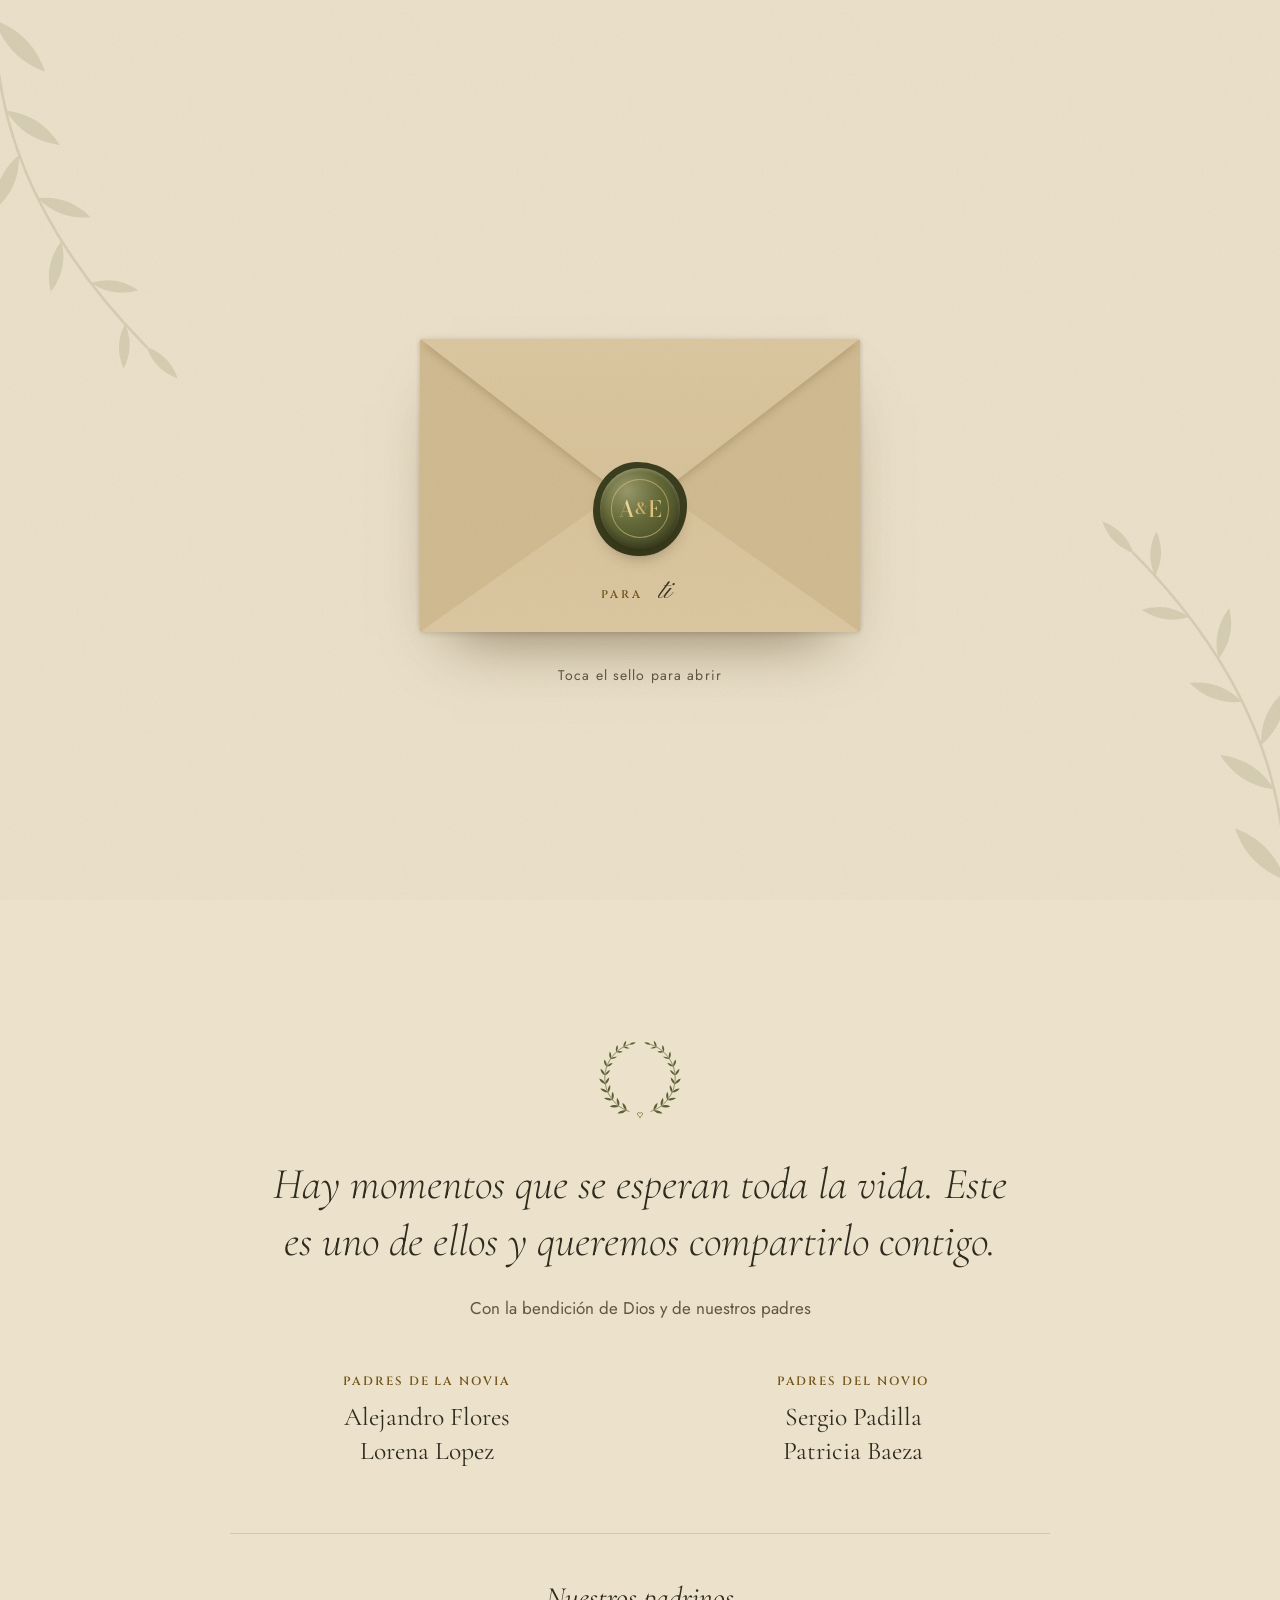
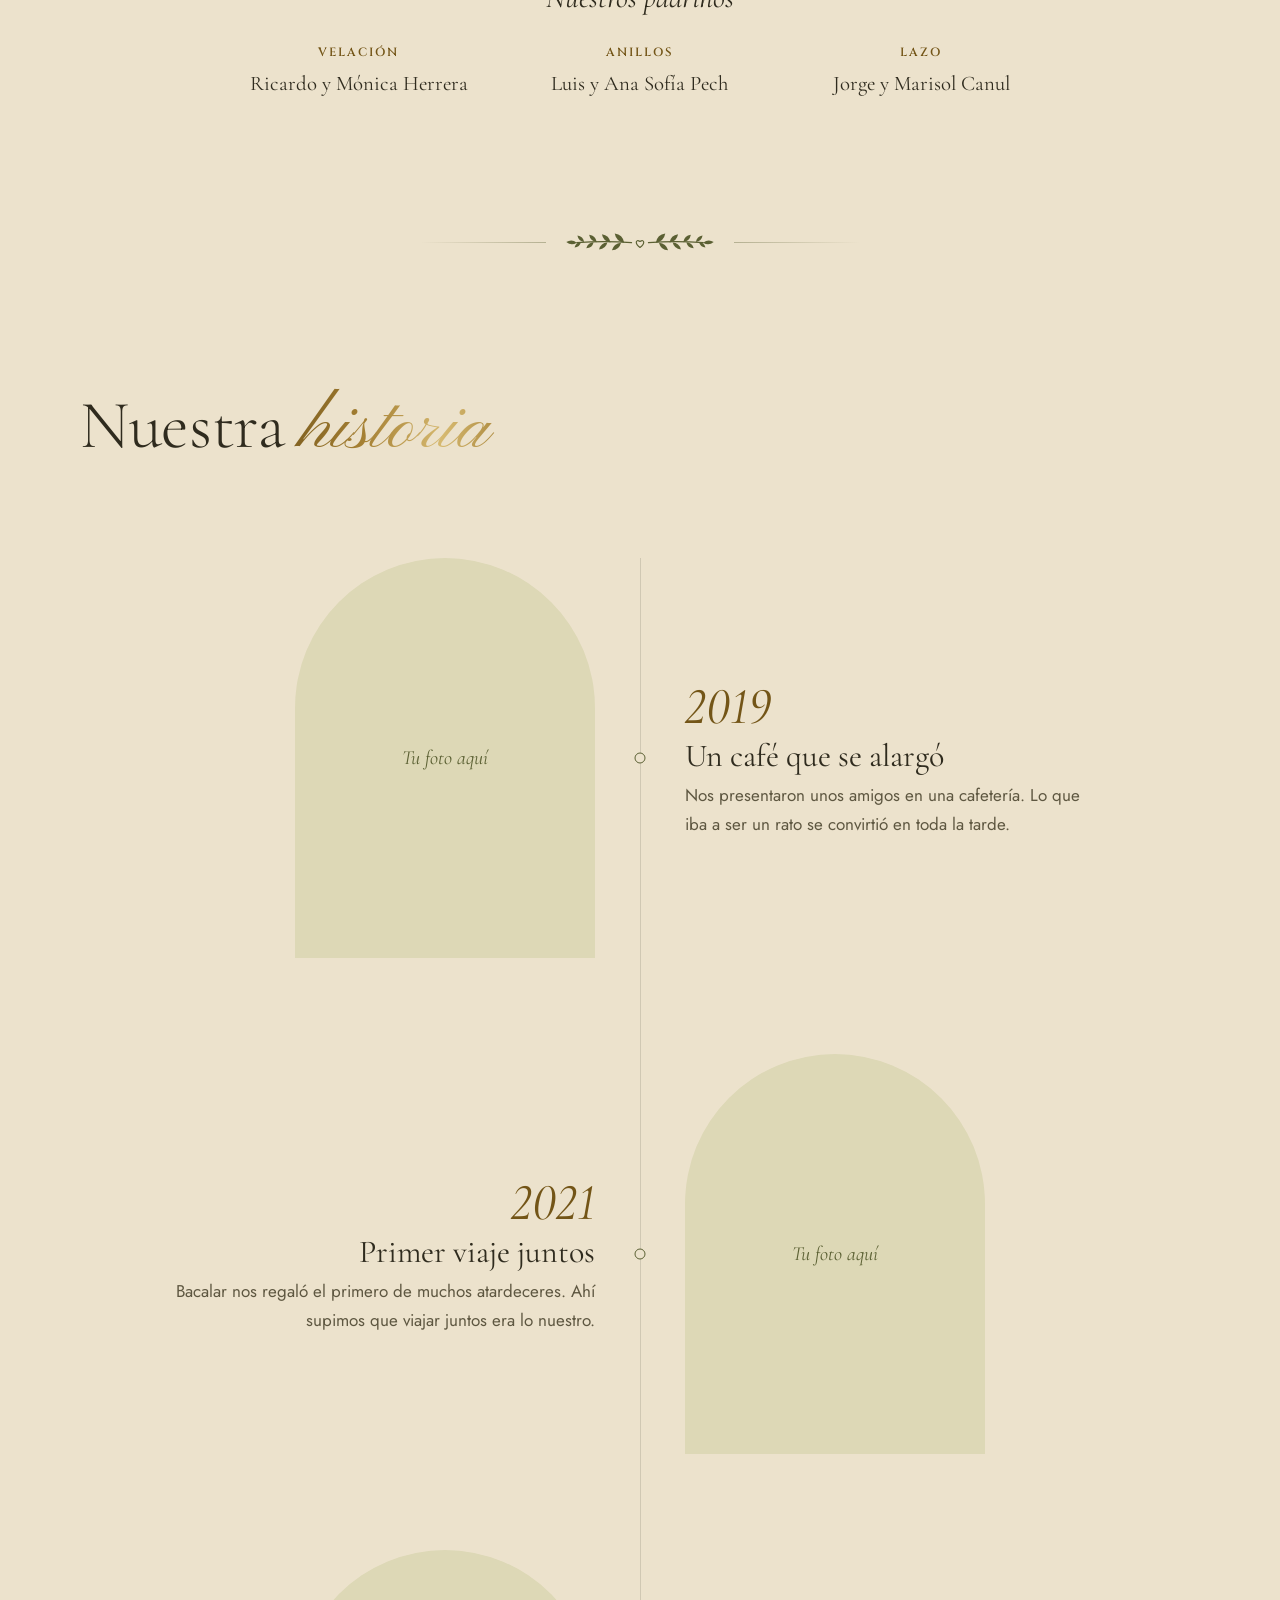
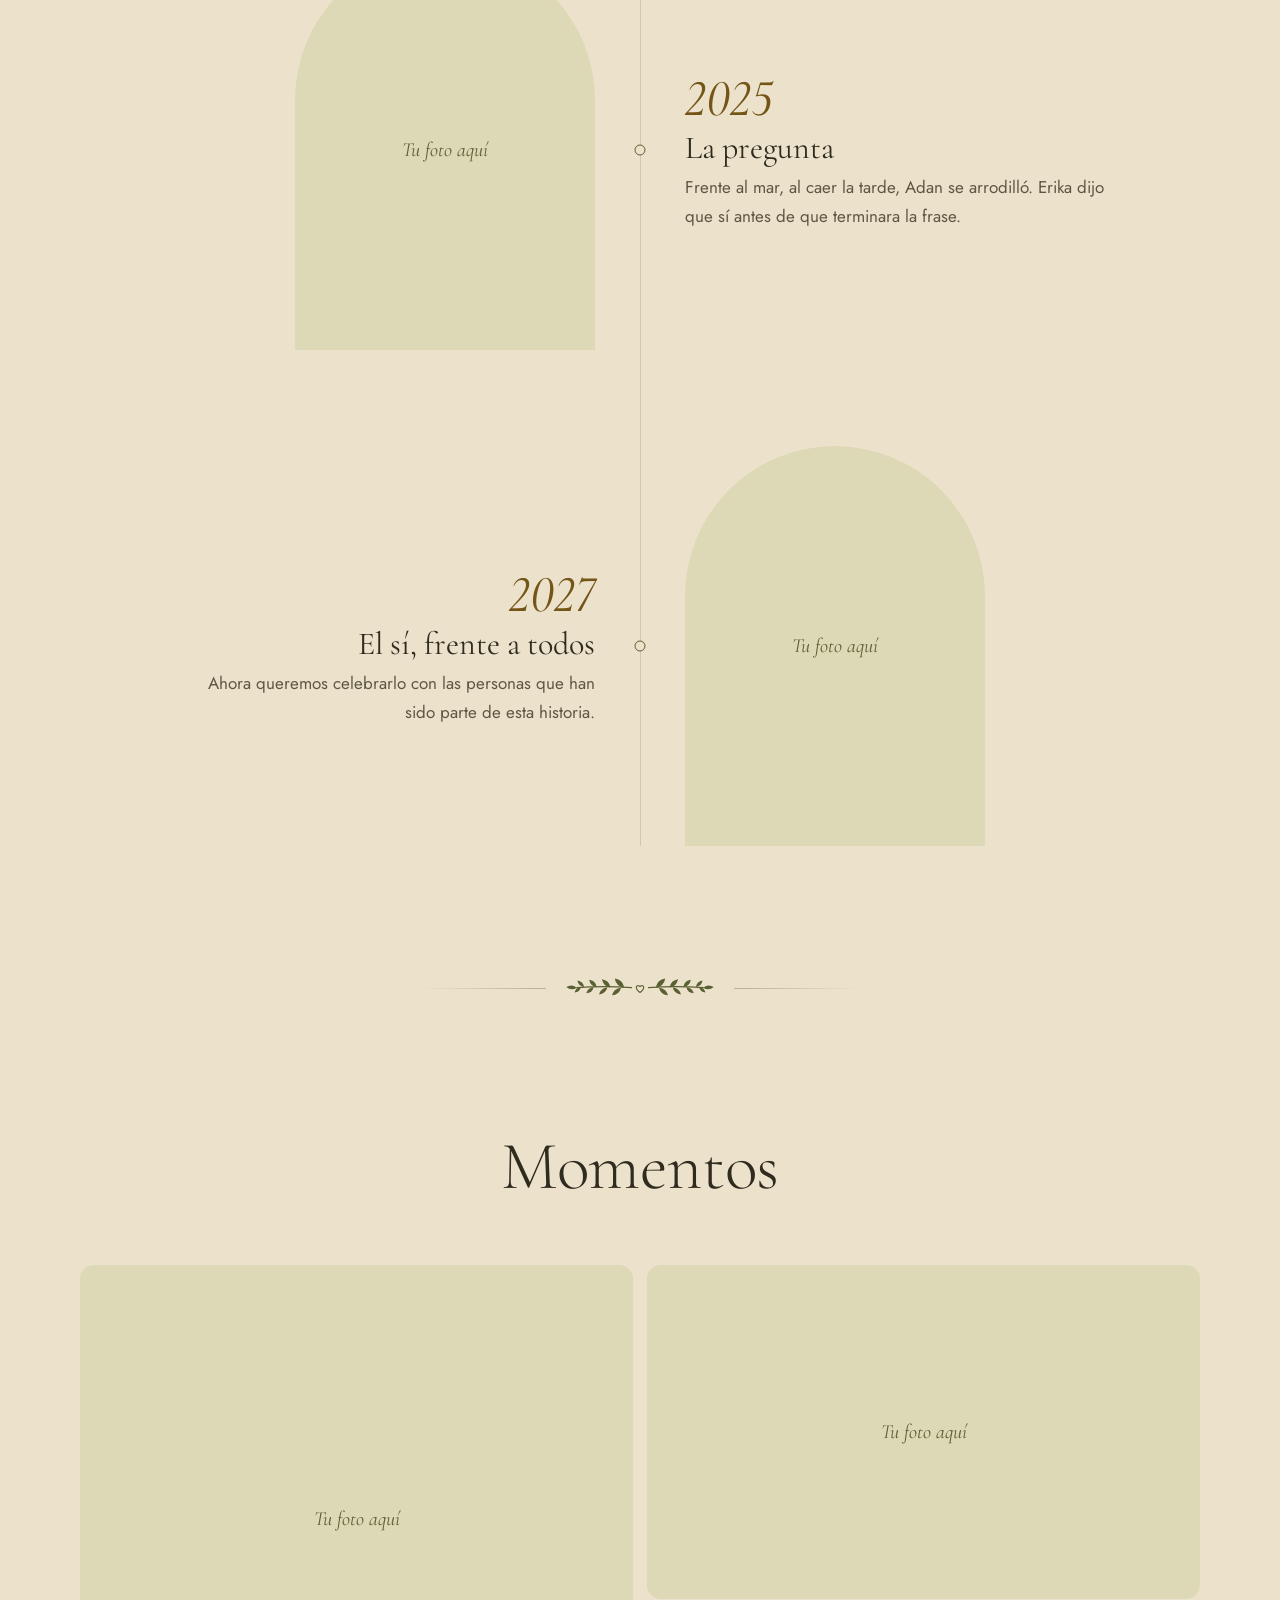
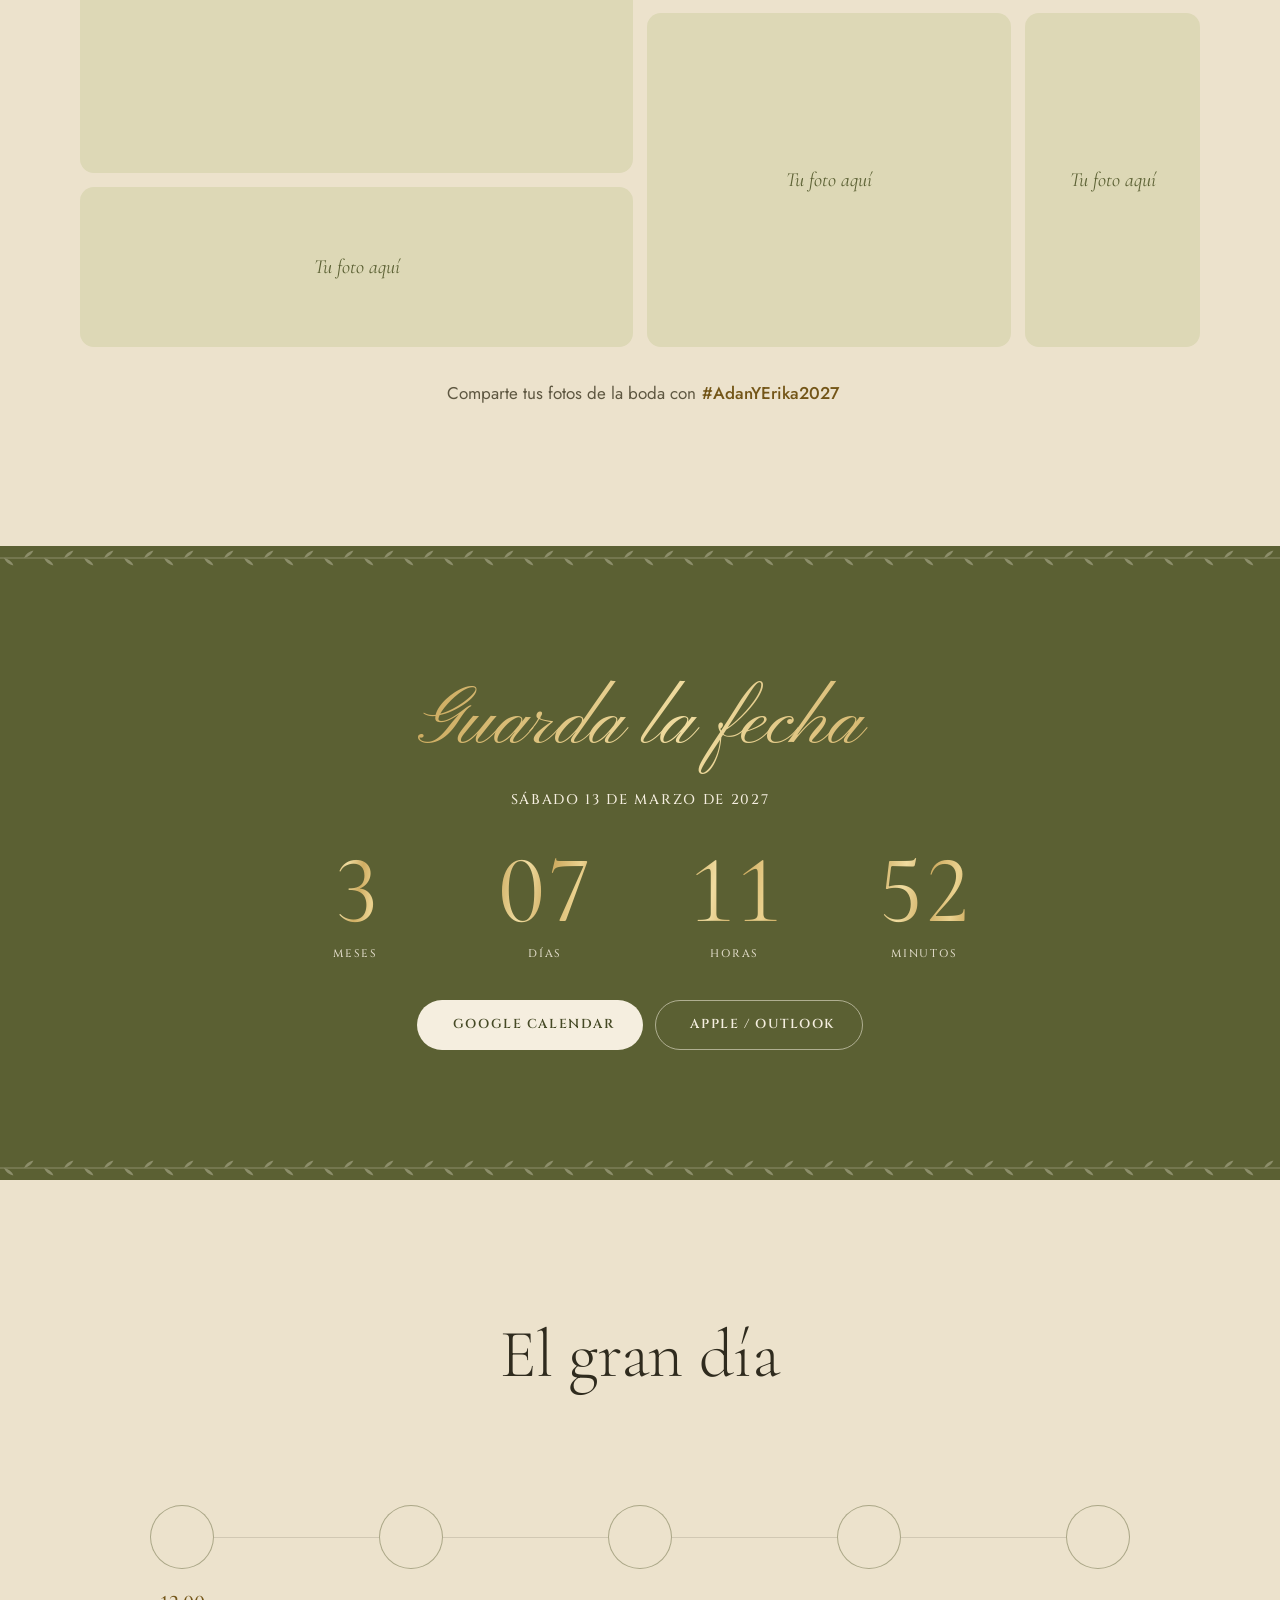
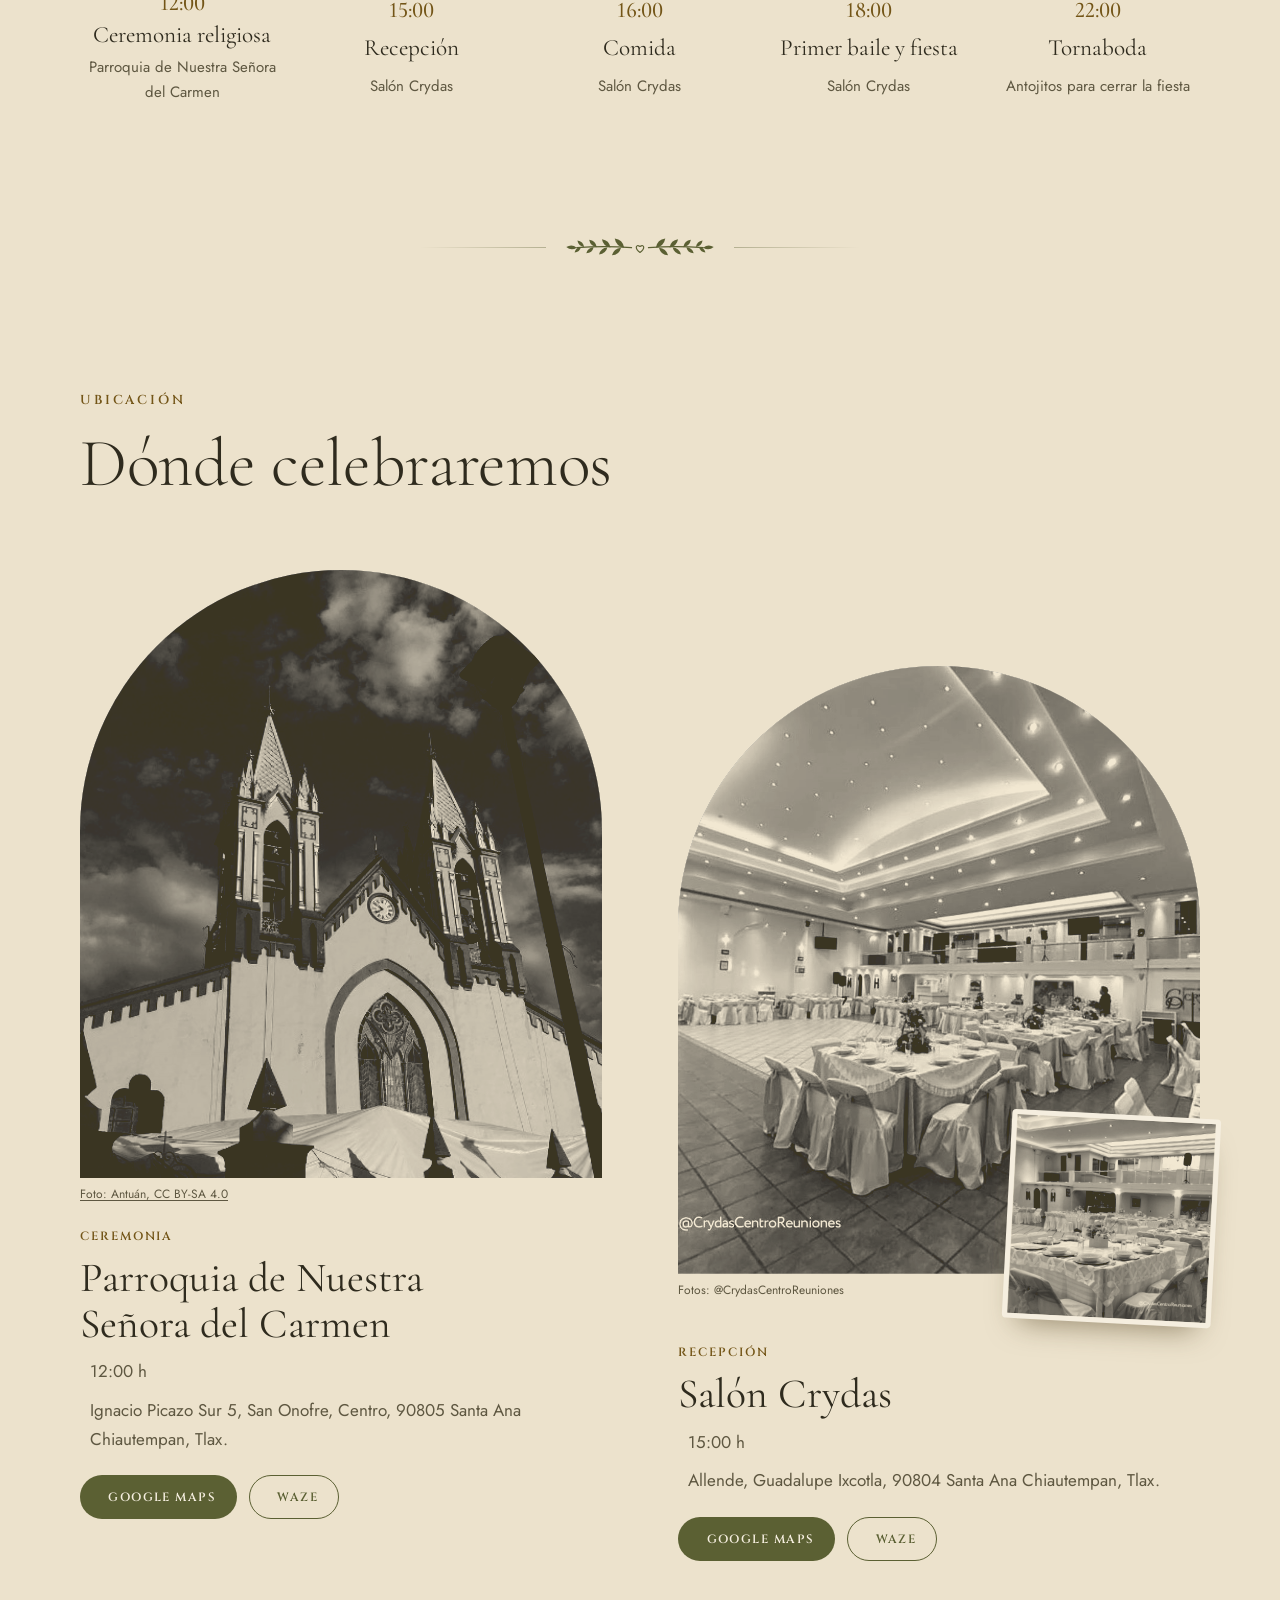
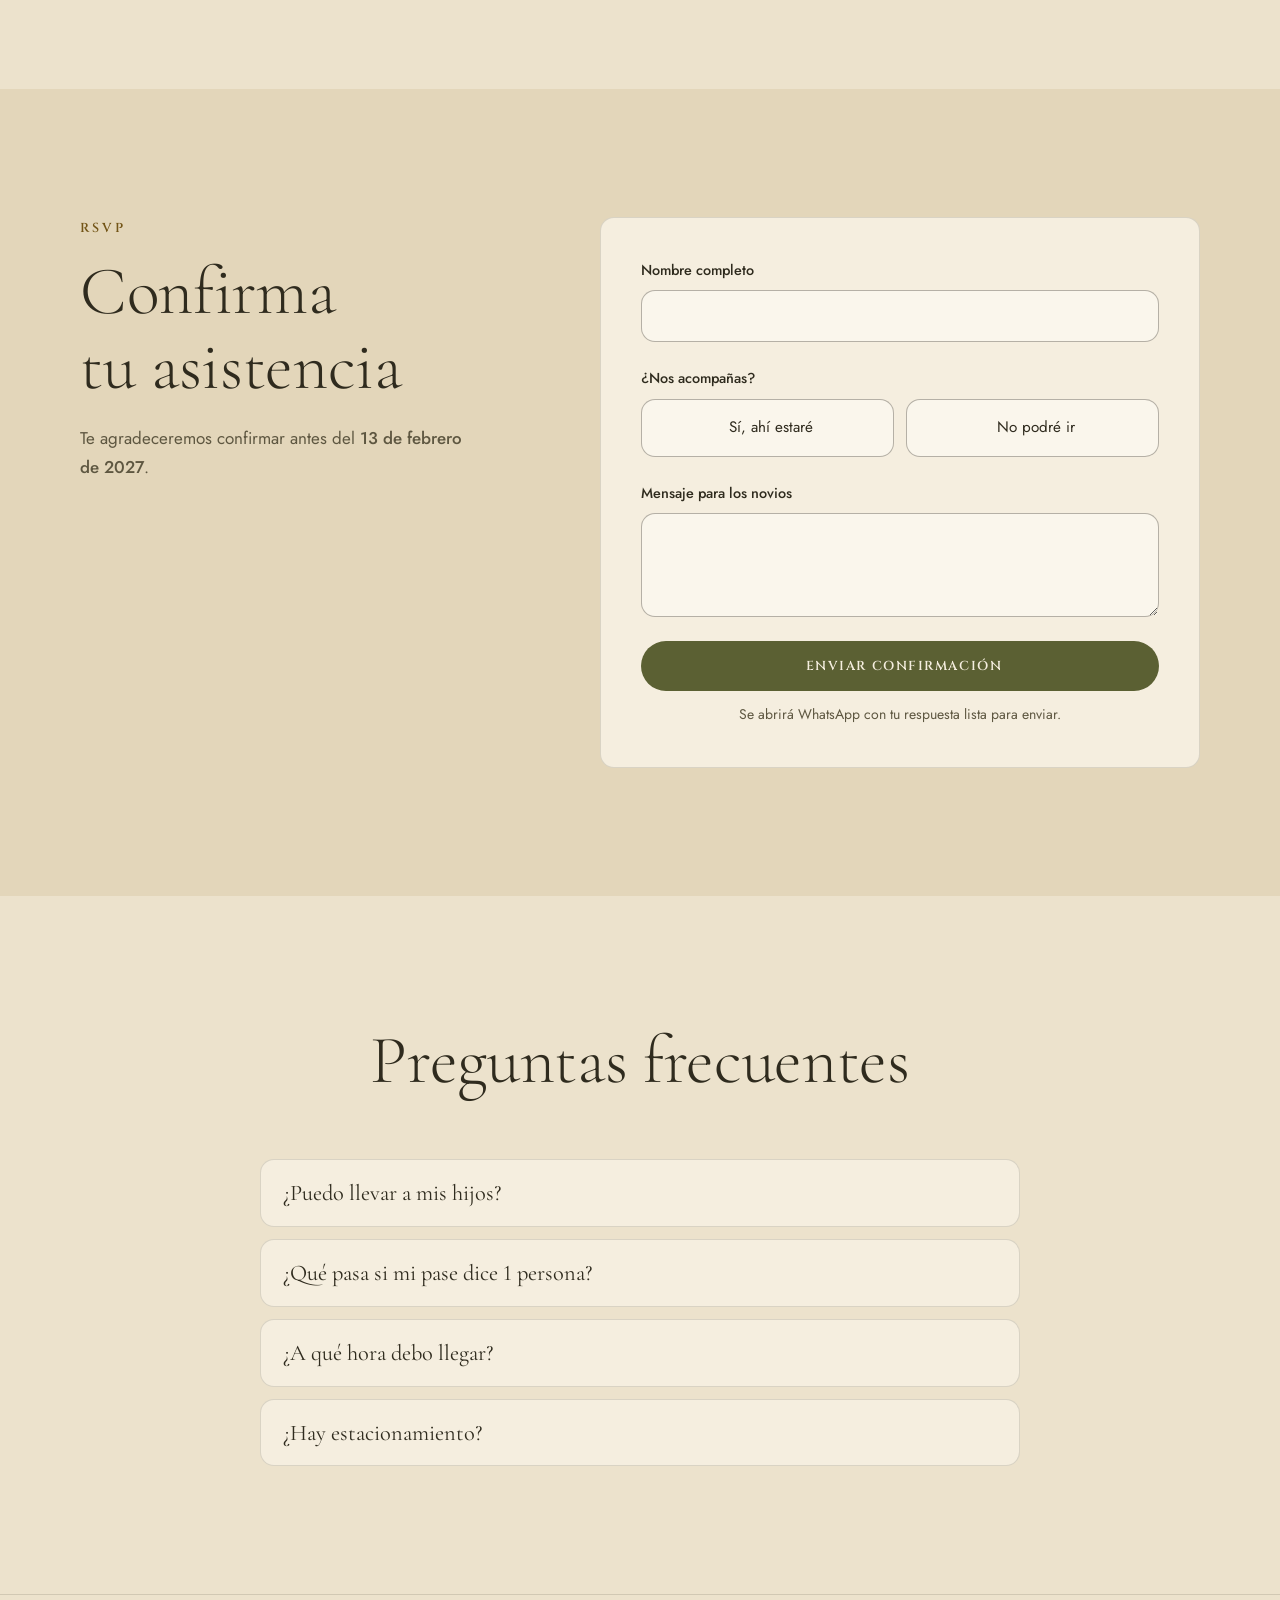
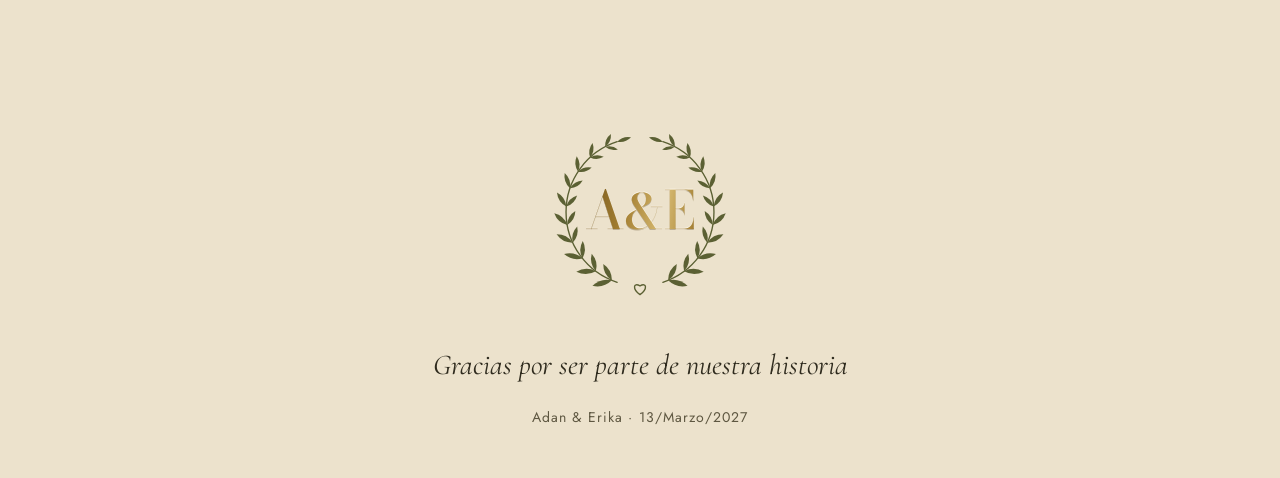
==== index.html @ 328f5da5 "Primer commit" ====
<!doctype html>
<html lang="es">
<head>
  <meta charset="utf-8">
  <meta name="viewport" content="width=device-width, initial-scale=1, viewport-fit=cover">
  <title>Adan & Erika · 13.03.2027</title>
  <meta name="description" content="Nos casamos y queremos celebrarlo contigo. Consulta los detalles y confirma tu asistencia.">
  <!-- La invitación es privada: que no aparezca en buscadores. -->
  <meta name="robots" content="noindex, nofollow">
  <meta name="theme-color" content="#ECE2CC">

  <!-- Vista previa al compartir el enlace (WhatsApp, Facebook, iMessage).
       Estas apps no ejecutan JavaScript, por eso estos datos van escritos aquí.
       La imagen se hace con vista-previa.html. Al publicar, pon la dirección completa,
       por ejemplo https://adanyerika.com/assets/og-imagen.jpg -->
  <meta property="og:type" content="website">
  <meta property="og:title" content="Adan & Erika · 13.03.2027">
  <meta property="og:description" content="Nuestra boda. Abre tu invitación y tu pase.">
  <meta property="og:image" content="assets/og-imagen.jpg">
  <meta property="og:image:type" content="image/jpeg">
  <meta property="og:image:width" content="1200">
  <meta property="og:image:height" content="630">
  <meta property="og:image:alt" content="Pase de la boda de Adan y Erika, 13 de marzo de 2027">
  <meta name="twitter:card" content="summary_large_image">

  <script>document.documentElement.classList.add("js");</script>

  <link rel="preconnect" href="https://fonts.googleapis.com">
  <link rel="preconnect" href="https://fonts.gstatic.com" crossorigin>
  <link rel="stylesheet" href="https://fonts.googleapis.com/css2?family=Bodoni+Moda:opsz,wght@6..96,500..600&family=Cinzel:wght@400;500;600&family=Cormorant+Garamond:ital,wght@0,300;0,400;0,500;1,300;1,400&family=Jost:wght@400;500&family=Pinyon+Script&display=swap">
  <link rel="stylesheet" href="https://unpkg.com/@phosphor-icons/web@2.1.1/src/light/style.css">
  <link rel="stylesheet" href="css/styles.css">
</head>
<body class="is-locked">

  <!-- ===================== 1. Sobre de bienvenida ===================== -->
  <div class="intro" id="intro">
    <span class="sprig sprig--tl" data-sprig aria-hidden="true"></span>
    <span class="sprig sprig--br" data-sprig aria-hidden="true"></span>

    <div class="envelope" id="envelope">
      <div class="envelope__back"></div>
      <div class="envelope__letter" aria-hidden="true">
        <span class="envelope__script script foil emboss">Nuestra boda</span>
        <span class="wreath envelope__wreath" data-wreath><span class="wreath__mono foil" data-mono></span></span>
        <span class="envelope__date foil emboss" data-text="fechaPase"></span>
      </div>
      <div class="envelope__pocket" aria-hidden="true">
        <span class="pocket pocket--l"></span>
        <span class="pocket pocket--r"></span>
        <span class="pocket pocket--b"></span>
      </div>
      <!-- El nombre del invitado va escrito sobre el sobre, como a mano. -->
      <p class="envelope__address" aria-hidden="true">
        <span class="envelope__to">Para</span>
        <span class="envelope__guest" data-guest>ti</span>
      </p>
      <div class="envelope__flap" aria-hidden="true">
        <span class="flap flap--out"><span></span></span>
        <span class="flap flap--in"><span class="leaves"></span></span>
      </div>
      <button class="seal" id="seal" type="button" aria-label="Abrir la invitación">
        <span class="seal__mono" data-mono></span>
      </button>
    </div>

    <p class="intro__hint">Toca el sello para abrir</p>
  </div>

  <main id="contenido" tabindex="-1">

    <!-- ===================== 2. Portada ===================== -->
    <section class="hero" id="inicio">
      <span class="sprig sprig--tr" data-sprig aria-hidden="true"></span>
      <span class="sprig sprig--bl" data-sprig aria-hidden="true"></span>

      <div class="container hero__inner">
        <div class="hero__media arch-frame" id="hero-photo" data-hero style="--d:0"></div>
        <div class="hero__copy">
          <p class="hero__script script foil" data-hero style="--d:1">¡Nos casamos!</p>
          <h1 class="hero__names" data-hero style="--d:2">
            <span data-text="nombre1"></span>
            <span class="hero__amp foil">&amp;</span>
            <span data-text="nombre2"></span>
          </h1>
          <p class="hero__date" data-hero style="--d:3">
            <span class="hero__day" data-text="fechaLarga"></span>
            <span data-text="ciudad"></span>
          </p>
          <a class="btn btn--primary" href="#confirmar" data-hero style="--d:4">Confirmar asistencia</a>
        </div>
      </div>
    </section>

    <!-- =========================================================
         Parte 1: Nosotros (familias, historia y galería)
         ========================================================= -->

    <!-- ===================== 3. Mensaje y familias ===================== -->
    <section class="section mensaje" data-section="mensaje">
      <div class="container mensaje__inner">
        <span class="wreath ornament" data-wreath data-reveal aria-hidden="true"></span>
        <p class="mensaje__frase" data-reveal data-text="mensaje.frase"></p>
        <p class="mensaje__bendicion" data-reveal data-text="mensaje.bendicion" data-optional></p>
        <div class="parents" data-render="padres"></div>
        <div class="godparents" data-reveal data-hide-empty>
          <h2 class="godparents__title">Nuestros padrinos</h2>
          <ul class="godparents__list" data-render="padrinos"></ul>
        </div>
      </div>
    </section>

    <!-- ===================== 4. Nuestra historia ===================== -->
    <section class="section historia" data-section="historia">
      <div class="container">
        <h2 class="section__title" data-reveal>Nuestra <em class="script foil">historia</em></h2>
        <ol class="timeline" data-render="historia"></ol>
      </div>
    </section>

    <!-- ===================== 5. Galería ===================== -->
    <section class="section galeria" data-section="galeria">
      <div class="container">
        <div class="center-head">
          <h2 class="section__title" data-reveal>Momentos</h2>
        </div>
        <div class="gallery" data-render="galeria"></div>
        <p class="hashtag" data-reveal>
          <i class="ph-light ph-camera" aria-hidden="true"></i>
          Comparte tus fotos de la boda con <strong data-text="novios.hashtag"></strong>
        </p>
      </div>
    </section>

    <!-- =========================================================
         Parte 2: El día (cuenta regresiva, programa y ubicación)
         ========================================================= -->

    <!-- ===================== 6. Cuenta regresiva ===================== -->
    <section class="band countdown" data-section="cuenta" aria-labelledby="cuenta-titulo">
      <div class="vine" aria-hidden="true"></div>
      <div class="container countdown__inner">
        <h2 class="countdown__title script foil-light" id="cuenta-titulo" data-reveal>Guarda la fecha</h2>
        <p class="countdown__date" data-reveal data-text="fechaLarga"></p>
        <!-- Más de 30 días: meses, días, horas, minutos. 30 días o menos: días, horas, minutos, segundos. -->
        <div class="countdown__grid" data-countdown data-reveal>
          <div class="unit"><span class="unit__num" data-num>0</span><span class="unit__label" data-label></span></div>
          <div class="unit"><span class="unit__num" data-num>00</span><span class="unit__label" data-label></span></div>
          <div class="unit"><span class="unit__num" data-num>00</span><span class="unit__label" data-label></span></div>
          <div class="unit"><span class="unit__num" data-num>00</span><span class="unit__label" data-label></span></div>
        </div>
        <p class="countdown__done" data-countdown-done hidden></p>
        <div class="countdown__actions" data-reveal>
          <a class="btn btn--on-band" data-cal="google" href="#" target="_blank" rel="noopener">
            <i class="ph-light ph-calendar-plus" aria-hidden="true"></i>Google Calendar
          </a>
          <button class="btn btn--on-band-outline" data-cal="ics" type="button">
            <i class="ph-light ph-download-simple" aria-hidden="true"></i>Apple / Outlook
          </button>
        </div>
      </div>
      <div class="vine" aria-hidden="true"></div>
    </section>

    <!-- ===================== 7. Programa del día ===================== -->
    <section class="section programa" id="programa" data-section="programa">
      <div class="container">
        <div class="center-head">
          <h2 class="section__title" data-reveal>El gran día</h2>
          <p class="section__lead" data-reveal data-text="fechaDia"></p>
        </div>
        <ol class="program" data-render="programa"></ol>
      </div>
    </section>

    <!-- ===================== 8. Ubicaciones ===================== -->
    <section class="section lugares" id="lugares" data-section="lugares">
      <div class="container">
        <p class="eyebrow" data-reveal>Ubicación</p>
        <h2 class="section__title" data-reveal>Dónde celebraremos</h2>
        <div class="venues" data-render="lugares"></div>
      </div>
    </section>

    <!-- =========================================================
         Parte 3: Tú (pase, confirmación y preguntas)
         ========================================================= -->

    <!-- ===================== 9. Confirmación (RSVP) ===================== -->
    <section class="section rsvp" id="confirmar" data-section="confirmar">
      <div class="container rsvp__grid">
        <div class="rsvp__intro">
          <p class="eyebrow" data-reveal>RSVP</p>
          <h2 class="section__title" data-reveal>Confirma tu asistencia</h2>
          <p class="section__lead" data-reveal>
            Te agradeceremos confirmar antes del <strong data-text="rsvp.fechaLimite"></strong>.
          </p>

          <!-- Pase digital: igual que el impreso. Solo aparece con ?pases=N en el enlace. -->
          <div class="pass" id="mi-pase" data-pass hidden>
            <button class="pass__card" type="button" aria-pressed="false">
              <span class="pass__face pass__face--front">
                <span class="sprig sprig--pass-a" data-sprig aria-hidden="true"></span>
                <span class="pass__script script foil emboss">Nuestra boda</span>
                <span class="wreath pass__wreath" data-wreath><span class="wreath__mono foil" data-mono></span></span>
                <span class="pass__date foil emboss" data-text="fechaPase"></span>
              </span>
              <span class="pass__face pass__face--back">
                <span class="sprig sprig--pass-b" data-sprig aria-hidden="true"></span>
                <span class="pass__valid foil emboss">Válido para<br><span data-pass-count></span></span>
                <span class="wreath pass__wreath pass__wreath--sm" data-wreath></span>
                <span class="pass__guest" data-pass-guest></span>
                <span class="pass__stamp" data-pass-stamp hidden>Confirmado</span>
              </span>
            </button>
            <div class="pass__actions">
              <p class="pass__hint"><i class="ph-light ph-hand-tap" aria-hidden="true"></i>Toca el pase para voltearlo</p>
              <button class="btn btn--outline btn--sm" type="button" data-save-pass>
                <i class="ph-light ph-download-simple" aria-hidden="true"></i>Guardar mi pase
              </button>
            </div>
          </div>
        </div>

        <div class="rsvp__panel" data-reveal>
          <form class="form" id="rsvp-form" novalidate>
            <div class="field">
              <label for="f-nombre">Nombre completo</label>
              <input class="input" id="f-nombre" name="nombre" type="text" autocomplete="name" aria-describedby="e-nombre">
              <p class="field__error" id="e-nombre" hidden>Escribe tu nombre para saber quién confirma.</p>
            </div>

            <fieldset class="field">
              <legend>¿Nos acompañas?</legend>
              <div class="choices">
                <label class="choice">
                  <input type="radio" name="asistencia" value="si" aria-describedby="e-asistencia">
                  <span><i class="ph-light ph-confetti" aria-hidden="true"></i>Sí, ahí estaré</span>
                </label>
                <label class="choice">
                  <input type="radio" name="asistencia" value="no" aria-describedby="e-asistencia">
                  <span><i class="ph-light ph-heart-break" aria-hidden="true"></i>No podré ir</span>
                </label>
              </div>
              <p class="field__error" id="e-asistencia" hidden>Elige una de las dos opciones.</p>
            </fieldset>

            <div class="field" data-if-attending="multi" hidden>
              <label for="f-asistentes">Número de asistentes</label>
              <div class="select">
                <select class="input" id="f-asistentes" name="asistentes" aria-describedby="h-asistentes"></select>
                <i class="ph-light ph-caret-down" aria-hidden="true"></i>
              </div>
              <p class="field__help" id="h-asistentes">Incluyéndote a ti.</p>
            </div>

            <div class="field" data-if-attending hidden>
              <label for="f-dieta">Alergias o restricciones alimentarias</label>
              <input class="input" id="f-dieta" name="dieta" type="text" placeholder="Ej. vegetariano, sin gluten">
            </div>

            <div class="field" data-if-attending hidden>
              <label for="f-cancion">Una canción que no puede faltar</label>
              <input class="input" id="f-cancion" name="cancion" type="text" placeholder="Artista y canción">
            </div>

            <div class="field">
              <label for="f-mensaje">Mensaje para los novios</label>
              <textarea class="input" id="f-mensaje" name="mensaje" rows="3"></textarea>
            </div>

            <button class="btn btn--primary btn--block" type="submit" data-submit>
              <i class="ph-light ph-paper-plane-tilt" aria-hidden="true"></i><span>Enviar confirmación</span>
            </button>
            <p class="form__note" data-form-note>Se abrirá WhatsApp con tu respuesta lista para enviar.</p>
            <p class="form__status" data-form-status role="alert" hidden></p>
          </form>

          <div class="rsvp__done" id="rsvp-done" tabindex="-1" hidden>
            <i class="ph-light ph-heart rsvp__done-icon" aria-hidden="true"></i>
            <h3 class="rsvp__done-title" data-done-title></h3>
            <p data-done-text></p>
            <div class="rsvp__done-actions">
              <a class="btn btn--primary btn--sm" data-done-link target="_blank" rel="noopener" hidden>
                <i class="ph-light ph-whatsapp-logo" aria-hidden="true"></i>Abrir WhatsApp
              </a>
              <button class="btn btn--outline btn--sm" type="button" data-done-edit>Cambiar respuesta</button>
            </div>
          </div>
        </div>
      </div>
    </section>

    <!-- ===================== 10. Preguntas frecuentes ===================== -->
    <section class="section faq" data-section="preguntas">
      <div class="container faq__inner">
        <div class="center-head">
          <h2 class="section__title" data-reveal>Preguntas frecuentes</h2>
        </div>
        <div class="faq__list" data-render="preguntas"></div>
      </div>
    </section>
  </main>

  <!-- ===================== 11. Pie ===================== -->
  <footer class="footer">
    <span class="wreath footer__wreath" data-wreath><span class="wreath__mono foil" data-mono></span></span>
    <p class="footer__thanks">Gracias por ser parte de nuestra historia</p>
    <p class="footer__meta"><span data-text="nombres"></span> · <span data-text="fechaPase"></span></p>
  </footer>

  <!-- Accesos rápidos: aparecen al bajar de la portada (útil el día de la boda). -->
  <nav class="quicknav" id="quicknav" aria-label="Accesos rápidos">
    <a class="quicknav__link" href="#lugares">
      <i class="ph-light ph-map-pin" aria-hidden="true"></i><span>Ubicación</span>
    </a>
    <a class="quicknav__link" href="#confirmar" data-quick-rsvp>
      <i class="ph-light ph-envelope-simple" aria-hidden="true"></i><span>Confirmar</span>
    </a>
  </nav>

  <button class="music" id="music" type="button" aria-pressed="false" aria-label="Reproducir música" hidden>
    <i class="ph-light ph-speaker-simple-slash" aria-hidden="true"></i>
  </button>
  <audio id="audio" loop preload="none"></audio>
  <div class="toast" id="toast" role="status" aria-live="polite"></div>

  <script src="js/config.js"></script>
  <script src="js/ornamentos.js"></script>
  <script src="js/pase.js"></script>
  <script src="js/main.js"></script>
</body>
</html>
---- css/styles.css ----
/* =============================================================
   Invitación de boda · Estilos
   -------------------------------------------------------------
   Paleta tomada de los pases impresos: papel kraft, dorado
   metálico y verde olivo. Para cambiar colores edita solo las
   variables de :root.

   Reparto de colores:
     - Dorado: letras especiales (monograma, letra manuscrita, fechas)
     - Verde olivo: corona de laurel, botones e íconos
     - Kraft: fondos

   Reglas de forma (no mezclar):
     - Botones y controles pequeños: píldora (--r-pill)
     - Campos, tarjetas y galería: 14px (--r-card)
     - Fotos destacadas y muestras de color: arco
     - Pase y sobre: esquinas casi rectas, como papel

   La invitación siempre se ve en papel claro (como los pases),
   aunque el teléfono esté en modo oscuro.

   Capas (z-index): música 50, aviso 60, sobre 100, textura 200
   ============================================================= */

:root {
  color-scheme: light;

  /* Papel */
  --paper: #ECE2CC;
  --paper-2: #E3D6BA;
  --card: #F5EEDF;
  --pass-paper: #EFE5CF;
  --field-bg: #FAF6EC;

  /* Texto */
  --ink: #2F2B1E;
  --ink-soft: #5E5741;

  /* Verde olivo */
  --olive: #5B6033;
  --olive-strong: #454925;
  --olive-tint: #DDD8B6;
  --on-olive: #F5EEDF;

  /* Dorado */
  --gold: #735517; /* dorado legible para textos pequeños */
  --foil: linear-gradient(100deg, #74561A 0%, #A68134 20%, #D6B970 36%, #9C772B 52%, #C5A257 70%, #7A5B1C 100%);
  --foil-light: linear-gradient(100deg, #C9A659 0%, #F0DCA0 30%, #CFAD62 55%, #EBD28F 78%, #C29E50 100%);

  /* Banda verde (cuenta regresiva) */
  --band: #5B6033;
  --band-ink: #F5EEDF;

  --line: rgb(47 43 30 / .14);
  --field-line: rgb(47 43 30 / .34);
  --error: #9E2F1C;

  /* Sobre */
  --env: #D2BC93;
  --env-light: #DCC8A2;
  --env-dark: #BBA276;
  --wax: #646A38;
  --wax-dark: #3B3F1F;

  /* Fotos en tono sepia */
  --duo-ink: #3A3522;
  --duo-paper: #F2E8D2;

  --shadow: 0 24px 48px -28px rgb(70 52 18 / .45);

  /* Patrones de hojas (se pintan con mask para poder cambiarles el color) */
  --leaf-mask: url("data:image/svg+xml,%3Csvg xmlns='http://www.w3.org/2000/svg' width='64' height='64' viewBox='0 0 64 64'%3E%3Cg fill='black'%3E%3Cpath d='M0 0Q8 -4.2 16 0Q8 4.2 0 0Z' transform='translate(6 14) rotate(-28)'/%3E%3Cpath d='M0 0Q8 -4.2 16 0Q8 4.2 0 0Z' transform='translate(40 10) rotate(52)'/%3E%3Cpath d='M0 0Q8 -4.2 16 0Q8 4.2 0 0Z' transform='translate(20 46) rotate(-118)'/%3E%3Cpath d='M0 0Q8 -4.2 16 0Q8 4.2 0 0Z' transform='translate(50 40) rotate(150)'/%3E%3C/g%3E%3C/svg%3E");
  --vine-mask: url("data:image/svg+xml,%3Csvg xmlns='http://www.w3.org/2000/svg' width='40' height='24' viewBox='0 0 40 24'%3E%3Cpath d='M0 12H40' stroke='black' stroke-width='1'/%3E%3Cg fill='black'%3E%3Cpath d='M0 0Q6 -3.2 12 0Q6 3.2 0 0Z' transform='translate(4 12) rotate(-38)'/%3E%3Cpath d='M0 0Q6 -3.2 12 0Q6 3.2 0 0Z' transform='translate(24 12) rotate(38)'/%3E%3C/g%3E%3C/svg%3E");

  --font-display: "Cormorant Garamond", Georgia, "Times New Roman", serif;
  --font-caps: "Cinzel", "Cormorant Garamond", Georgia, serif;
  --font-script: "Pinyon Script", "Cormorant Garamond", cursive;
  --font-body: "Jost", "Segoe UI", system-ui, sans-serif;
  --font-didone: "Bodoni Moda", "Cormorant Garamond", Georgia, serif; /* monograma y fechas, como el pase */

  --r-card: 14px;
  --r-pill: 999px;
  --ease-out: cubic-bezier(.16, 1, .3, 1);
  --ease-in-out: cubic-bezier(.65, 0, .35, 1);
  --container: 1120px;
  --gutter: clamp(20px, 5vw, 40px);
  --section-y: clamp(3.25rem, 10vw, 8rem);
}

/* ---------- Base ---------- */
*, *::before, *::after { box-sizing: border-box; }

html {
  -webkit-text-size-adjust: 100%;
  scroll-behavior: smooth;
}

body {
  margin: 0;
  min-height: 100dvh;
  background: var(--paper);
  color: var(--ink);
  font-family: var(--font-body);
  font-weight: 400;
  font-size: 1.0625rem;
  line-height: 1.7;
  font-variant-numeric: lining-nums;
  -webkit-font-smoothing: antialiased;
  text-rendering: optimizeLegibility;
}

body.is-locked { overflow: hidden; }

::selection { background: var(--olive-tint); color: var(--ink); }

/* Textura de papel kraft: fija y sin eventos para no costar rendimiento al hacer scroll. */
body::before {
  content: "";
  position: fixed;
  inset: 0;
  z-index: 200;
  pointer-events: none;
  opacity: .09;
  mix-blend-mode: multiply;
  background-image: url("data:image/svg+xml,%3Csvg xmlns='http://www.w3.org/2000/svg' width='220' height='220'%3E%3Cfilter id='n'%3E%3CfeTurbulence type='fractalNoise' baseFrequency='.8' numOctaves='3' stitchTiles='stitch'/%3E%3CfeColorMatrix values='0 0 0 0 .45 0 0 0 0 .35 0 0 0 0 .2 0 0 0 1 0'/%3E%3C/filter%3E%3Crect width='100%25' height='100%25' filter='url(%23n)'/%3E%3C/svg%3E");
}

main { overflow-x: clip; }
main:focus { outline: none; }

h1, h2, h3 {
  margin: 0;
  font-family: var(--font-display);
  font-weight: 400;
  line-height: 1.1;
  color: var(--ink);
  text-wrap: balance;
}
p { margin: 0; text-wrap: pretty; }
a { color: var(--olive); }
strong { font-weight: 500; }
img { max-width: 100%; }
[hidden] { display: none !important; }

:focus-visible {
  outline: 2px solid var(--olive);
  outline-offset: 3px;
}

.container {
  width: min(100% - 2 * var(--gutter), var(--container));
  margin-inline: auto;
}

.section { padding-block: var(--section-y); }
section[id] { scroll-margin-top: 1rem; }

.section__title {
  font-size: clamp(2.6rem, 6.5vw, 4.25rem);
  font-weight: 300;
  letter-spacing: -.005em;
  padding-bottom: .06em;
}
.section__title em { font-style: normal; font-size: 1.1em; }

.section__lead {
  margin-top: 1rem;
  max-width: 52ch;
  color: var(--ink-soft);
}

.center-head {
  display: grid;
  justify-items: center;
  text-align: center;
}
.center-head .section__lead { margin-inline: auto; }

/* Etiqueta de sección (solo en ubicación y confirmación). */
.eyebrow {
  margin-bottom: 1rem;
  font-family: var(--font-caps);
  font-size: .8125rem;
  font-weight: 600;
  letter-spacing: .22em;
  text-transform: uppercase;
  color: var(--gold);
}

/* Etiqueta pequeña dentro de un bloque (tipo de evento, rol, etc.). */
.label {
  margin-bottom: .5rem;
  font-family: var(--font-caps);
  font-size: .75rem;
  font-weight: 600;
  letter-spacing: .16em;
  text-transform: uppercase;
  color: var(--gold);
}

/* ---------- Dorado metálico y letra manuscrita ---------- */
.foil,
.foil-light {
  background-image: var(--foil);
  background-size: 200% 100%;
  background-position: 0% 50%;
  -webkit-background-clip: text;
  background-clip: text;
  color: transparent;
  -webkit-text-fill-color: transparent;
}
.foil-light { background-image: var(--foil-light); }

/* Relieve sutil, como el dorado estampado del papel. */
.emboss,
.wreath__mono {
  filter: drop-shadow(0 -1px 0 rgb(255 251 238 / .7)) drop-shadow(0 1px .5px rgb(70 48 10 / .3));
}

/* La letra manuscrita tiene trazos que salen de su caja; el relleno evita que se corten. */
.script {
  display: inline-block;
  padding: .14em .3em;
  margin: -.14em -.3em;
  font-family: var(--font-script);
  font-weight: 400;
  font-style: normal;
  line-height: 1.2;
  letter-spacing: 0;
}

/* ---------- Botones ---------- */
.btn {
  display: inline-flex;
  align-items: center;
  justify-content: center;
  gap: .6em;
  min-height: 50px;
  padding: .85rem 1.7rem;
  border: 1px solid transparent;
  border-radius: var(--r-pill);
  font: 600 .8125rem/1 var(--font-caps);
  letter-spacing: .12em;
  text-transform: uppercase;
  text-decoration: none;
  white-space: nowrap;
  cursor: pointer;
  transition:
    transform .2s var(--ease-out),
    background-color .3s var(--ease-out),
    color .3s var(--ease-out),
    border-color .3s var(--ease-out),
    box-shadow .3s var(--ease-out);
}
.btn i { font-size: 1.2rem; }
.btn:active { transform: scale(.98); }
.btn--sm { min-height: 44px; padding: .7rem 1.25rem; font-size: .75rem; }
.btn--block { width: 100%; }

.btn--primary { background: var(--olive); color: var(--on-olive); }
.btn--primary:hover { background: var(--olive-strong); box-shadow: var(--shadow); }

.btn--outline { background: transparent; color: var(--olive); border-color: currentColor; }
.btn--outline:hover { background: var(--olive-tint); }

.btn--ghost { background: transparent; color: var(--olive); padding-inline: .9rem; }
.btn--ghost:hover { background: var(--olive-tint); }

.btn--on-band { background: var(--band-ink); color: var(--olive-strong); }
.btn--on-band:hover { box-shadow: 0 14px 30px -14px rgb(20 20 5 / .5); }

.btn--on-band-outline {
  background: transparent;
  color: var(--band-ink);
  border-color: color-mix(in srgb, var(--band-ink) 55%, transparent);
}
.btn--on-band-outline:hover { background: color-mix(in srgb, var(--band-ink) 12%, transparent); }

.btn[aria-busy="true"] { opacity: .7; pointer-events: none; }

/* ---------- Corona de laurel, ramas y patrones de hojas ---------- */
.wreath {
  position: relative;
  display: grid;
  place-items: center;
  aspect-ratio: 1;
  color: var(--olive);
  container-type: inline-size;
}
.wreath__svg {
  position: absolute;
  inset: 0;
  width: 100%;
  height: 100%;
  overflow: visible;
}
.wreath__mono {
  position: relative;
  display: flex;
  align-items: baseline;
  padding: 0 .04em .06em;
  font-family: var(--font-didone);
  font-weight: 500;
  font-size: 25cqi;
  line-height: 1;
}
.wreath__mono .mono-amp { font-size: .92em; }

.sprig {
  position: absolute;
  z-index: 0;
  width: clamp(150px, 32vw, 300px);
  color: var(--olive);
  opacity: .12;
  pointer-events: none;
}
.sprig__svg { display: block; width: 100%; height: auto; }
.sprig--bl { left: -6%; bottom: -8%; }
.sprig--tr { right: -6%; top: -8%; rotate: 180deg; }
.sprig--tl { left: -8%; top: -10%; scale: 1 -1; }
.sprig--br { right: -8%; bottom: -10%; scale: -1 1; }

.leaves {
  display: block;
  background: var(--lc, var(--olive));
  -webkit-mask: var(--leaf-mask) 0 0 / 64px 64px repeat;
  mask: var(--leaf-mask) 0 0 / 64px 64px repeat;
}

.vine {
  height: 24px;
  background: color-mix(in srgb, var(--band-ink) 32%, transparent);
  -webkit-mask: var(--vine-mask) center / 40px 24px repeat-x;
  mask: var(--vine-mask) center / 40px 24px repeat-x;
}

.mono-amp { font-size: .7em; }

/* Separador de laurel entre secciones con el mismo fondo */
.divider {
  display: flex;
  align-items: center;
  gap: 16px;
  width: min(100% - 2 * var(--gutter), 440px);
  margin-inline: auto;
  color: var(--olive);
}
.divider::before,
.divider::after {
  content: "";
  flex: 1;
  height: 1px;
  background: linear-gradient(to right, transparent, color-mix(in srgb, var(--olive) 38%, transparent));
}
.divider::after { background: linear-gradient(to left, transparent, color-mix(in srgb, var(--olive) 38%, transparent)); }
.divider__svg { display: block; flex: none; width: 156px; height: auto; }

/* ---------- Fotos ---------- */
.photo {
  position: relative;
  margin: 0;
  overflow: hidden;
  isolation: isolate;
  background: var(--olive-tint);
}
.photo img {
  display: block;
  width: 100%;
  height: 100%;
  object-fit: cover;
}
.photo.is-empty img { visibility: hidden; }
.photo.is-empty::before {
  content: "Tu foto aquí";
  position: absolute;
  inset: 0;
  display: grid;
  place-items: center;
  font-family: var(--font-display);
  font-style: italic;
  font-size: 1.25rem;
  color: var(--olive);
}

/* Tono sepia: las sombras toman el café oscuro, las luces el papel. */
.duotone .photo:not(.is-empty) { background: var(--duo-paper); }
.duotone .photo:not(.is-empty) img {
  filter: grayscale(1) contrast(1.06) brightness(1.04);
  mix-blend-mode: multiply;
}
.duotone .photo:not(.is-empty)::after {
  content: "";
  position: absolute;
  inset: 0;
  background: var(--duo-ink);
  mix-blend-mode: lighten;
  pointer-events: none;
}

.arch { border-radius: var(--r-pill) var(--r-pill) 0 0; }

.arch-frame { position: relative; }
.arch-frame::before {
  content: "";
  position: absolute;
  inset: 0;
  translate: 12px -12px;
  border: 1px solid #B08A3C;
  border-radius: var(--r-pill) var(--r-pill) 0 0;
  pointer-events: none;
}

/* =============================================================
   1. Sobre de bienvenida
   ============================================================= */
.intro {
  position: fixed;
  inset: 0;
  z-index: 100;
  display: flex;
  flex-direction: column;
  align-items: center;
  justify-content: center;
  gap: clamp(1.25rem, 3.5vh, 2rem);
  padding: 24px;
  overflow: hidden;
  background: var(--paper);
  transition: opacity .9s var(--ease-out), visibility 0s linear .9s;
}
html:not(.js) .intro { display: none; }
.intro.is-leaving { opacity: 0; visibility: hidden; }
.intro .sprig { opacity: .14; width: clamp(170px, 40vw, 340px); }

.intro__hint {
  position: relative;
  font-size: .875rem;
  letter-spacing: .08em;
  color: var(--ink-soft);
  transition: opacity .4s var(--ease-out);
}
.envelope.is-open ~ .intro__hint { opacity: 0; }

.envelope {
  position: relative;
  width: min(86vw, 440px);
  aspect-ratio: 3 / 2;
  margin-top: clamp(80px, 14vh, 160px); /* espacio para que suba la tarjeta */
  perspective: 1400px;
  cursor: pointer;
  transition: transform 1s var(--ease-out);
}
.intro.is-leaving .envelope { transform: translateY(-12px) scale(1.04); }

.envelope__back {
  position: absolute;
  inset: 0;
  border-radius: 4px;
  background: var(--env-dark);
  box-shadow:
    0 34px 60px -32px rgb(70 52 18 / .6),
    0 2px 6px rgb(70 52 18 / .12);
}

.envelope__letter {
  position: absolute;
  left: 5%;
  right: 5%;
  top: 4%;
  height: 92%;
  z-index: 2;
  display: grid;
  justify-items: center;
  align-content: start;
  gap: 2%;
  padding-top: 5%;
  border-radius: 2px;
  background: var(--pass-paper);
  box-shadow: 0 1px 3px rgb(70 52 18 / .16);
  transition: transform 1.1s var(--ease-out) .5s;
}
.envelope__script { font-size: clamp(1.35rem, 5.6vw, 2rem); }
.envelope__wreath { width: 30%; }
.envelope__date {
  font-family: var(--font-didone);
  font-weight: 600;
  font-size: clamp(.85rem, 3.4vw, 1.1rem);
  font-variant-numeric: lining-nums;
}

.envelope__pocket {
  position: absolute;
  inset: 0;
  z-index: 3;
  pointer-events: none;
  filter: drop-shadow(0 -1px 2px rgb(70 52 18 / .14));
}
.pocket { position: absolute; inset: 0; border-radius: 4px; }
.pocket--l { background: var(--env); clip-path: polygon(0 0, 51% 55%, 0 100%); }
.pocket--r { background: var(--env); clip-path: polygon(100% 0, 49% 55%, 100% 100%); }
.pocket--b {
  background: linear-gradient(to top, var(--env-light), color-mix(in srgb, var(--env) 50%, var(--env-light)));
  clip-path: polygon(0 100%, 50% 47%, 100% 100%);
}

/* Nombre del invitado escrito a mano sobre el sobre */
.envelope__address {
  position: absolute;
  left: 14%;
  right: 14%;
  top: 79%;
  z-index: 3;
  display: flex;
  justify-content: center;
  align-items: baseline;
  gap: .5em;
  margin: 0;
  pointer-events: none;
}
.envelope__to {
  font-family: var(--font-caps);
  font-size: clamp(.55rem, 2.1vw, .7rem);
  font-weight: 600;
  letter-spacing: .26em;
  line-height: 1.2;
  text-transform: uppercase;
  color: var(--gold);
}
.envelope__guest {
  display: block;
  flex: 0 1 auto;
  min-width: 0;
  max-width: 100%;
  padding: .06em .25em .1em;
  white-space: nowrap;
  font-family: var(--font-script);
  font-size: clamp(1.25rem, 5.6vw, 1.85rem);
  line-height: 1.25;
  color: #3B3322;
}

.envelope__flap {
  position: absolute;
  left: 0;
  right: 0;
  top: 0;
  height: 58%;
  z-index: 4;
  pointer-events: none;
  transform-origin: 50% 0;
  transform-style: preserve-3d;
  transition: transform .9s var(--ease-in-out), z-index 0s linear .45s;
}
.flap {
  position: absolute;
  inset: 0;
  backface-visibility: hidden;
  -webkit-backface-visibility: hidden;
}
.flap--out { filter: drop-shadow(0 3px 4px rgb(70 52 18 / .2)); }
.flap--out > span {
  position: absolute;
  inset: 0;
  clip-path: polygon(0 0, 100% 0, 50% 100%);
  background: linear-gradient(to bottom, var(--env-light), color-mix(in srgb, var(--env-light) 55%, var(--env)));
}
/* Forro del sobre: papel claro con hojas olivo. */
.flap--in {
  transform: rotateX(180deg);
  clip-path: polygon(0 0, 100% 0, 50% 100%);
  background: var(--card);
}
.flap--in .leaves {
  --lc: color-mix(in srgb, var(--olive) 55%, transparent);
  position: absolute;
  inset: 0;
}

.envelope.is-open .envelope__flap { transform: rotateX(180deg); z-index: 1; }
.envelope.is-open .envelope__letter { transform: translateY(-58%); }

/* Sello de cera verde olivo con monograma dorado */
.seal {
  position: absolute;
  left: 50%;
  top: 58%;
  z-index: 5;
  width: clamp(64px, 17vw, 84px);
  aspect-ratio: 1;
  translate: -50% -50%;
  padding: 0;
  border: 0;
  border-radius: 50%;
  background: none;
  cursor: pointer;
  isolation: isolate;
  transition: scale .5s var(--ease-out), opacity .5s var(--ease-out);
}
.seal::before {
  content: "";
  position: absolute;
  inset: -6%;
  z-index: -2;
  border-radius: 47% 53% 50% 48% / 52% 46% 54% 49%;
  background: var(--wax-dark);
}
.seal::after {
  content: "";
  position: absolute;
  inset: 2%;
  z-index: -1;
  border-radius: 50%;
  background: radial-gradient(circle at 34% 28%, color-mix(in srgb, var(--wax) 60%, #E8E2B8) 0, var(--wax) 42%, var(--wax-dark) 100%);
  box-shadow:
    inset 0 2px 3px rgb(255 255 240 / .22),
    inset 0 -4px 8px rgb(0 0 0 / .3),
    0 10px 18px -6px rgb(40 35 10 / .6);
}
.seal__mono {
  position: absolute;
  inset: 15%;
  display: flex;
  align-items: center;
  justify-content: center;
  border: 1px solid rgb(232 205 140 / .55);
  border-radius: 50%;
  font-family: var(--font-didone);
  font-weight: 500;
  font-size: clamp(1.05rem, 4.2vw, 1.4rem);
  line-height: 1;
  background-image: var(--foil-light);
  -webkit-background-clip: text;
  background-clip: text;
  color: transparent;
  -webkit-text-fill-color: transparent;
}
.seal:focus-visible { outline: 2px solid var(--olive); outline-offset: 8px; }
.envelope.is-open .seal { animation: none; scale: .3; opacity: 0; }

@media (prefers-reduced-motion: no-preference) {
  /* El sello "respira" para indicar que se puede tocar. */
  .seal { animation: breathe 2.8s ease-in-out infinite; }
}
@keyframes breathe { 50% { scale: 1.06; } }

/* =============================================================
   2. Portada
   ============================================================= */
.hero {
  position: relative;
  isolation: isolate;
  overflow: hidden;
  min-height: 100dvh;
  display: grid;
  align-items: center;
  padding-block: clamp(1.25rem, 4vh, 4rem);
}
.hero__inner {
  position: relative;
  z-index: 1;
  display: grid;
  justify-items: center;
  gap: clamp(1.25rem, 3.5vh, 3rem);
}
.hero__media {
  height: clamp(220px, 42dvh, 440px);
  aspect-ratio: 3 / 4;
}
.hero__media .photo { width: 100%; height: 100%; }

.hero__copy {
  display: grid;
  justify-items: center;
  gap: clamp(.75rem, 2vh, 1.35rem);
  text-align: center;
}
.hero__script { font-size: clamp(2.6rem, 11vw, 4.5rem); }
.hero__names {
  display: flex;
  flex-wrap: wrap;
  justify-content: center;
  align-items: baseline;
  column-gap: .22em;
  font-size: clamp(2.9rem, 14.5vw, 5.5rem);
  font-weight: 300;
  line-height: 1.05;
  letter-spacing: .01em;
}
.hero__amp {
  padding: 0 .06em;
  font-size: .62em;
  font-style: italic;
  line-height: 1;
}
.hero__date {
  display: grid;
  gap: .15rem;
  color: var(--ink-soft);
}
.hero__day {
  font-family: var(--font-caps);
  font-size: .9375rem;
  font-weight: 500;
  letter-spacing: .1em;
  text-transform: uppercase;
  color: var(--ink);
}

@media (min-width: 900px) {
  .hero__inner {
    grid-template-columns: minmax(0, 1fr) minmax(0, .8fr);
    justify-items: stretch;
    align-items: center;
    column-gap: clamp(3rem, 6vw, 6rem);
  }
  .hero__copy { order: -1; justify-items: start; text-align: left; }
  .hero__media { height: min(78dvh, 660px); justify-self: end; }
  .hero__names { display: grid; justify-items: start; font-size: clamp(5rem, 8.5vw, 7.75rem); line-height: 1; }
  .hero__amp { width: fit-content; margin-left: .35em; line-height: 1.15; }
}

/* =============================================================
   3. Mensaje y familias
   ============================================================= */
.mensaje__inner {
  display: grid;
  justify-items: center;
  gap: 1.5rem;
  max-width: 820px;
  text-align: center;
}
.ornament { width: 100px; margin-bottom: .25rem; }
.mensaje__frase {
  font-family: var(--font-display);
  font-weight: 300;
  font-style: italic;
  font-size: clamp(1.75rem, 4.6vw, 2.75rem);
  line-height: 1.3;
  text-wrap: balance;
}
.mensaje__bendicion { color: var(--ink-soft); }

.parents {
  display: grid;
  gap: 2rem;
  width: 100%;
  margin-top: 1.5rem;
}
.parents__name {
  font-family: var(--font-display);
  font-size: 1.6rem;
  line-height: 1.35;
}

.godparents {
  width: 100%;
  margin-top: 2.5rem;
  padding-top: 3rem;
  border-top: 1px solid var(--line);
}
.godparents__title { font-size: 1.85rem; font-style: italic; }
.godparents__list {
  display: grid;
  gap: 1.5rem;
  margin: 1.75rem 0 0;
  padding: 0;
  list-style: none;
}
.godparents__list li { display: grid; }
.godparents__list .label { margin-bottom: .2rem; }
.godparents__list span:last-child { font-family: var(--font-display); font-size: 1.3rem; }

@media (min-width: 640px) {
  .parents { grid-template-columns: 1fr 1fr; }
  .godparents__list { grid-template-columns: repeat(auto-fit, minmax(180px, 1fr)); }
}

/* =============================================================
   4. Cuenta regresiva
   ============================================================= */
.band {
  background: var(--band);
  color: var(--band-ink);
}
.band .vine { margin-block: 10px; }

.countdown__inner {
  display: grid;
  justify-items: center;
  gap: 1.5rem;
  padding-block: clamp(3.5rem, 9vw, 6rem);
  text-align: center;
}
.countdown__title { font-size: clamp(3rem, 11vw, 5rem); }
.countdown__date {
  margin-top: -.5rem;
  font-family: var(--font-caps);
  font-size: .875rem;
  font-weight: 500;
  letter-spacing: .12em;
  text-transform: uppercase;
  opacity: .9;
}
.countdown__grid {
  display: grid;
  grid-template-columns: repeat(4, minmax(0, 1fr));
  gap: clamp(.5rem, 3vw, 3rem);
  width: min(100%, 720px);
  margin-top: .5rem;
}
.unit { display: grid; justify-items: center; gap: .35rem; }
.unit__num {
  font-family: var(--font-display);
  font-weight: 400;
  font-size: clamp(2.6rem, 11vw, 6rem);
  line-height: 1;
  font-variant-numeric: lining-nums tabular-nums;
  background-image: var(--foil-light);
  -webkit-background-clip: text;
  background-clip: text;
  color: transparent;
  -webkit-text-fill-color: transparent;
}
.unit__label {
  font-family: var(--font-caps);
  font-size: .6875rem;
  font-weight: 500;
  letter-spacing: .16em;
  text-transform: uppercase;
  opacity: .85;
}
.countdown__done {
  font-family: var(--font-display);
  font-style: italic;
  font-size: clamp(2rem, 6vw, 3rem);
}
.countdown__actions {
  display: flex;
  flex-wrap: wrap;
  justify-content: center;
  gap: .75rem;
  margin-top: .75rem;
}

/* =============================================================
   5. Nuestra historia
   ============================================================= */
.timeline {
  position: relative;
  display: grid;
  gap: clamp(3rem, 8vw, 6rem);
  margin: clamp(3rem, 7vw, 5rem) 0 0;
  padding: 0;
  list-style: none;
}
.moment {
  position: relative;
  display: grid;
  grid-template-columns: 104px minmax(0, 1fr);
  gap: 1.25rem;
  align-items: start;
}
.moment__photo { width: 104px; aspect-ratio: 3 / 4; }
.moment__year {
  display: block;
  font-family: var(--font-display);
  font-style: italic;
  font-size: 2.4rem;
  line-height: 1.1;
  color: var(--gold);
  font-variant-numeric: lining-nums;
}
.moment__title { margin: .2rem 0 .5rem; font-size: 1.6rem; }
.moment__body p { max-width: 42ch; color: var(--ink-soft); }

@media (min-width: 768px) {
  .timeline::before {
    content: "";
    position: absolute;
    top: 0;
    bottom: 0;
    left: 50%;
    width: 1px;
    background: var(--line);
  }
  .moment {
    grid-template-columns: 1fr 1fr;
    gap: clamp(3rem, 7vw, 6rem);
    align-items: center;
  }
  .moment::after {
    content: "";
    position: absolute;
    top: 50%;
    left: 50%;
    width: 11px;
    height: 11px;
    translate: -50% -50%;
    border: 1px solid var(--olive);
    border-radius: 50%;
    background: var(--paper);
  }
  .moment__photo { width: min(100%, 300px); justify-self: end; }
  .moment:nth-child(even) .moment__photo { order: 2; justify-self: start; }
  .moment:nth-child(even) .moment__body { justify-self: end; text-align: right; }
  .moment:nth-child(even) .moment__body p { margin-left: auto; }
  .moment__year { font-size: 3.25rem; }
  .moment__title { font-size: 2rem; }
}

/* =============================================================
   6. Programa del día
   ============================================================= */
.program {
  display: grid;
  gap: 1.75rem;
  max-width: 460px;
  margin: clamp(2.5rem, 6vw, 4rem) auto 0;
  padding: 0;
  list-style: none;
}
.step {
  display: grid;
  grid-template-columns: 52px minmax(0, 1fr);
  column-gap: 1.1rem;
  row-gap: .1rem;
}
.step__icon {
  grid-row: span 3;
  display: grid;
  place-items: center;
  width: 52px;
  height: 52px;
  border: 1px solid color-mix(in srgb, var(--olive) 45%, transparent);
  border-radius: 50%;
  background: var(--paper);
  color: var(--olive);
  font-size: 1.5rem;
}
.step__time {
  font-family: var(--font-display);
  font-weight: 500;
  font-size: 1.4rem;
  line-height: 1.2;
  color: var(--gold);
  font-variant-numeric: lining-nums;
}
.step__name {
  font-family: var(--font-display);
  font-size: 1.45rem;
  line-height: 1.2;
}
.step__place { font-size: .9375rem; color: var(--ink-soft); }

@media (min-width: 900px) {
  .program {
    position: relative;
    grid-template-columns: repeat(var(--n, 5), minmax(0, 1fr));
    gap: 1.5rem;
    max-width: none;
  }
  .program::before {
    content: "";
    position: absolute;
    top: 32px;
    left: calc(50% / var(--n, 5));
    right: calc(50% / var(--n, 5));
    height: 1px;
    background: var(--line);
  }
  .step {
    position: relative;
    grid-template-columns: 1fr;
    justify-items: center;
    row-gap: .3rem;
    text-align: center;
  }
  .step__icon {
    grid-row: auto;
    width: 64px;
    height: 64px;
    margin-bottom: 1rem;
    font-size: 1.75rem;
  }
}

/* =============================================================
   7. Ubicaciones
   ============================================================= */
.venues {
  display: grid;
  gap: clamp(3.5rem, 7vw, 4rem);
  margin-top: clamp(2.5rem, 6vw, 4rem);
}
.venue { display: grid; gap: 1.5rem; align-content: start; }
.venue__photo { width: 100%; aspect-ratio: 1; }
.venue__media { display: grid; gap: .45rem; }
.venue__frame { position: relative; }
/* Segunda foto del lugar: chiquita en la esquina, como una foto impresa */
.venue__inset {
  position: absolute;
  right: -3%;
  bottom: -8%;
  width: 40%;
  aspect-ratio: 1;
  border: 5px solid var(--card);
  border-radius: 4px;
  box-shadow: 0 18px 30px -16px rgb(70 52 18 / .55);
  rotate: 3deg;
}
.venue__media.has-inset { margin-bottom: 1.25rem; }
.venue__credit { font-size: .75rem; line-height: 1.4; color: var(--ink-soft); }
.venue__credit a { color: inherit; text-underline-offset: 2px; }

/* Lugar sin foto: arco de papel con la corona de laurel y un ícono */
.venue__ornament {
  position: relative;
  display: grid;
  place-items: center;
  overflow: hidden;
  isolation: isolate;
  background: radial-gradient(circle at 50% 42%, var(--card) 0%, var(--paper-2) 78%);
  box-shadow: inset 0 0 0 1px var(--line);
}
.venue__ornament .leaves {
  --lc: color-mix(in srgb, var(--olive) 9%, transparent);
  position: absolute;
  inset: 0;
  z-index: -1;
}
.venue__wreath { width: 44%; }
.venue__wreath i { position: relative; font-size: 30cqi; color: var(--olive); }
.venue__body { display: grid; gap: .6rem; }
.venue__body .label { margin-bottom: 0; }
.venue__name { font-size: clamp(2rem, 4vw, 2.6rem); }
.venue__meta {
  display: flex;
  align-items: flex-start;
  gap: .6rem;
  color: var(--ink-soft);
}
.venue__meta i { margin-top: .25em; font-size: 1.15rem; color: var(--olive); }
.venue__actions {
  display: flex;
  flex-wrap: wrap;
  gap: .75rem;
  margin-top: .75rem;
}

@media (min-width: 820px) {
  .venues { grid-template-columns: 1fr 1fr; column-gap: clamp(2.5rem, 6vw, 5rem); }
  .venue__photo { aspect-ratio: 6 / 7; }
  .venue:nth-child(2) { margin-top: 6rem; }
}

/* =============================================================
   8. Galería
   ============================================================= */
.gallery {
  display: flex;
  gap: 12px;
  margin: clamp(2.5rem, 6vw, 3.5rem) calc(-1 * var(--gutter)) 0;
  padding: 0 var(--gutter) 4px;
  overflow-x: auto;
  scroll-snap-type: x mandatory;
  scrollbar-width: none;
}
.gallery::-webkit-scrollbar { display: none; }
.gallery .photo {
  flex: 0 0 74%;
  aspect-ratio: 3 / 4;
  border-radius: var(--r-card);
  scroll-snap-align: center;
}

.hashtag {
  display: flex;
  flex-wrap: wrap;
  justify-content: center;
  align-items: center;
  gap: .4rem;
  margin-top: 2rem;
  color: var(--ink-soft);
  text-align: center;
}
.hashtag i { font-size: 1.3rem; color: var(--olive); }
.hashtag strong { color: var(--gold); }

@media (min-width: 768px) {
  .gallery {
    display: grid;
    grid-template-columns: repeat(3, 1fr);
    gap: 14px;
    margin-inline: 0;
    padding: 0;
    overflow: visible;
  }
  .gallery .photo { aspect-ratio: 1; }

  /* Mosaico asimétrico pensado para 5 fotos. */
  .gallery[data-count="5"] {
    grid-template-columns: repeat(6, 1fr);
    grid-auto-rows: clamp(110px, 13vw, 160px);
  }
  .gallery[data-count="5"] .photo { aspect-ratio: auto; }
  .gallery[data-count="5"] .photo:nth-child(1) { grid-column: 1 / 4; grid-row: 1 / 4; }
  .gallery[data-count="5"] .photo:nth-child(2) { grid-column: 4 / 7; grid-row: 1 / 3; }
  .gallery[data-count="5"] .photo:nth-child(3) { grid-column: 4 / 6; grid-row: 3 / 5; }
  .gallery[data-count="5"] .photo:nth-child(4) { grid-column: 6 / 7; grid-row: 3 / 5; }
  .gallery[data-count="5"] .photo:nth-child(5) { grid-column: 1 / 4; grid-row: 4 / 5; }
}

/* =============================================================
   9. Confirmación (RSVP) y pase digital
   ============================================================= */
.rsvp { background: var(--paper-2); }
.rsvp__grid { display: grid; gap: 2.5rem; }

/* Pase: frente y reverso como los impresos; se voltea al tocarlo. */
.pass {
  display: grid;
  justify-items: center;
  gap: .9rem;
  margin-top: 2.25rem;
  perspective: 1400px;
}
.pass__card {
  position: relative;
  display: block;
  width: min(100%, 320px);
  aspect-ratio: 10 / 11;
  padding: 0;
  border: 0;
  background: none;
  font: inherit;
  color: inherit;
  cursor: pointer;
  transform-style: preserve-3d;
  transition: transform 1.1s var(--ease-in-out);
  -webkit-tap-highlight-color: transparent;
}
.pass__card:focus-visible { outline: 2px solid var(--olive); outline-offset: 6px; }
.pass__card.is-flipped { transform: rotateY(180deg); }
.pass__face {
  position: absolute;
  inset: 0;
  display: grid;
  justify-items: center;
  align-content: center;
  gap: .55rem;
  padding: 1.5rem;
  overflow: hidden;
  isolation: isolate;
  border-radius: 3px;
  background: var(--pass-paper);
  box-shadow:
    0 22px 44px -26px rgb(70 52 18 / .55),
    0 2px 4px rgb(70 52 18 / .12);
  text-align: center;
  backface-visibility: hidden;
  -webkit-backface-visibility: hidden;
}
.pass__face > :not(.sprig, .pass__stamp) { position: relative; z-index: 1; }
.pass__face--back { transform: rotateY(180deg); gap: 1rem; }
.pass__face .sprig { position: absolute; z-index: 0; width: 70%; opacity: .14; }
.sprig--pass-a { left: -18%; bottom: -14%; }
.sprig--pass-b { right: -18%; top: -14%; rotate: 180deg; }
.pass__script { font-size: clamp(2.1rem, 9vw, 2.6rem); }
.pass__wreath { width: 56%; }
.pass__wreath--sm { width: 30%; }
.pass__date {
  font-family: var(--font-didone);
  font-weight: 600;
  font-size: 1.55rem;
  font-variant-numeric: lining-nums;
}
.pass__valid {
  font-family: var(--font-caps);
  font-weight: 500;
  font-size: clamp(1.45rem, 6.5vw, 1.85rem);
  line-height: 1.2;
  letter-spacing: .03em;
  text-transform: uppercase;
}
.pass__guest {
  max-width: 22ch;
  font-family: var(--font-display);
  font-style: italic;
  font-size: 1.25rem;
  line-height: 1.3;
  color: var(--ink-soft);
}
.pass__hint {
  display: flex;
  align-items: center;
  gap: .4rem;
  font-size: .875rem;
  color: var(--ink-soft);
}
.pass__hint i { font-size: 1.2rem; color: var(--olive); }
.pass { scroll-margin-top: 1.5rem; }
.pass__actions {
  display: flex;
  flex-wrap: wrap;
  align-items: center;
  justify-content: center;
  gap: .6rem 1.25rem;
}

/* Sello de goma que aparece al confirmar */
.pass__stamp {
  position: absolute;
  right: 7%;
  bottom: 6%;
  z-index: 2;
  padding: .4em .8em .35em;
  border: 2px solid currentColor;
  border-radius: 8px;
  outline: 1px solid currentColor;
  outline-offset: 2px;
  color: var(--olive);
  font: 600 clamp(.8rem, 3.6vw, 1rem)/1 var(--font-caps);
  letter-spacing: .14em;
  text-transform: uppercase;
  rotate: -11deg;
  opacity: .85;
  mix-blend-mode: multiply;
}
.pass__stamp.is-stamping { animation: stamp-in .55s cubic-bezier(.2, .9, .3, 1.25) both; }
@keyframes stamp-in {
  from { opacity: 0; scale: 1.8; }
  to { opacity: .85; scale: 1; }
}

.form,
.rsvp__done {
  border: 1px solid var(--line);
  border-radius: var(--r-card);
  background: var(--card);
  padding: clamp(1.5rem, 4vw, 2.5rem);
}
.form { display: grid; gap: 1.5rem; }

.field {
  display: grid;
  align-content: start;
  gap: .5rem;
  min-width: 0;
  margin: 0;
  padding: 0;
  border: 0;
}
.field label,
.field legend {
  padding: 0;
  font-size: .9rem;
  font-weight: 500;
  color: var(--ink);
}
.field legend { margin-bottom: .5rem; }
.field__help { font-size: .875rem; color: var(--ink-soft); }
.field__error { font-size: .875rem; font-weight: 400; color: var(--error); }

.input {
  width: 100%;
  min-height: 52px;
  padding: .85rem 1rem;
  border: 1px solid var(--field-line);
  border-radius: var(--r-card);
  background: var(--field-bg);
  color: var(--ink);
  font: 400 1rem/1.4 var(--font-body);
  transition: border-color .2s, box-shadow .2s;
}
textarea.input { resize: vertical; min-height: 104px; }
.input::placeholder { color: var(--ink-soft); opacity: .85; }
.input:hover { border-color: color-mix(in srgb, var(--olive) 60%, var(--field-line)); }
.input:focus-visible {
  outline: none;
  border-color: var(--olive);
  box-shadow: 0 0 0 3px color-mix(in srgb, var(--olive) 25%, transparent);
}
.input[aria-invalid="true"] { border-color: var(--error); }

.select { position: relative; }
.select select { appearance: none; padding-right: 2.75rem; cursor: pointer; }
.select i {
  position: absolute;
  top: 50%;
  right: 1rem;
  translate: 0 -50%;
  font-size: 1.1rem;
  color: var(--olive);
  pointer-events: none;
}

.choices { display: grid; grid-template-columns: 1fr 1fr; gap: .75rem; }
.choice { position: relative; }
.choice input {
  position: absolute;
  inset: 0;
  width: 100%;
  height: 100%;
  margin: 0;
  opacity: 0;
  cursor: pointer;
}
.choice span {
  display: flex;
  align-items: center;
  justify-content: center;
  gap: .45rem;
  min-height: 58px;
  padding: .75rem .6rem;
  border: 1px solid var(--field-line);
  border-radius: var(--r-card);
  background: var(--field-bg);
  font-size: .95rem;
  font-weight: 400;
  white-space: nowrap;
  text-align: center;
  line-height: 1.25;
  transition: border-color .2s, background-color .2s, box-shadow .2s, transform .2s var(--ease-out);
}
.choice span i { font-size: 1.35rem; color: var(--olive); flex: none; }
.choice input:hover + span { border-color: var(--olive); }
.choice input:active + span { transform: scale(.98); }
.choice input:checked + span {
  border-color: var(--olive);
  background: var(--olive-tint);
  box-shadow: inset 0 0 0 1px var(--olive);
}
.choice input:focus-visible + span { outline: 2px solid var(--olive); outline-offset: 2px; }
.choice input[aria-invalid="true"] + span { border-color: var(--error); }

.form__note { margin-top: -.75rem; font-size: .875rem; color: var(--ink-soft); text-align: center; }
.form__status { font-size: .9rem; font-weight: 400; color: var(--error); text-align: center; }

.rsvp__done {
  display: grid;
  justify-items: center;
  gap: 1rem;
  text-align: center;
}
.rsvp__done:focus { outline: none; }
.rsvp__done-icon { font-size: 2.75rem; color: var(--olive); }
.rsvp__done-title { font-size: clamp(2rem, 5vw, 2.6rem); font-style: italic; font-weight: 300; }
.rsvp__done p { max-width: 40ch; color: var(--ink-soft); }
.rsvp__done-actions { display: flex; flex-wrap: wrap; justify-content: center; gap: .75rem; margin-top: .5rem; }

@media (max-width: 370px) {
  .choices { grid-template-columns: 1fr; }
}

@media (min-width: 900px) {
  .rsvp__grid { grid-template-columns: .85fr 1.15fr; column-gap: clamp(3rem, 6vw, 6rem); align-items: start; }
  .rsvp__intro { position: sticky; top: 3rem; }
  .pass { justify-items: start; }
  .pass__actions { justify-content: flex-start; }
}

/* =============================================================
   10. Preguntas frecuentes
   ============================================================= */
.faq__inner { max-width: 760px; }
.faq__list { display: grid; gap: .75rem; margin-top: clamp(2.5rem, 6vw, 3.5rem); }
.faq__item {
  border: 1px solid var(--line);
  border-radius: var(--r-card);
  background: var(--card);
}
.faq__item summary {
  display: flex;
  align-items: center;
  justify-content: space-between;
  gap: 1rem;
  padding: 1.15rem 1.35rem;
  font-family: var(--font-display);
  font-size: 1.4rem;
  line-height: 1.3;
  list-style: none;
  cursor: pointer;
}
.faq__item summary::-webkit-details-marker { display: none; }
.faq__item summary i {
  flex: none;
  font-size: 1.25rem;
  color: var(--olive);
  transition: rotate .3s var(--ease-out);
}
.faq__item[open] summary i { rotate: 45deg; }
.faq__item summary:focus-visible { border-radius: var(--r-card); outline-offset: -2px; }
.faq__item p { padding: 0 1.35rem 1.3rem; color: var(--ink-soft); }

/* =============================================================
   11. Pie
   ============================================================= */
.footer {
  display: grid;
  justify-items: center;
  gap: 1rem;
  padding: clamp(4.5rem, 10vw, 7rem) var(--gutter) max(3rem, env(safe-area-inset-bottom));
  border-top: 1px solid var(--line);
  text-align: center;
}
.footer__wreath { width: clamp(150px, 40vw, 210px); margin-bottom: .5rem; }
.footer__thanks {
  font-family: var(--font-display);
  font-size: clamp(1.4rem, 3.5vw, 1.8rem);
  font-style: italic;
}
.footer__meta { font-size: .875rem; letter-spacing: .08em; color: var(--ink-soft); }

/* ---------- Accesos rápidos (aparecen al bajar de la portada) ---------- */
.quicknav {
  position: fixed;
  left: 50%;
  bottom: max(14px, env(safe-area-inset-bottom));
  z-index: 50;
  display: flex;
  gap: 4px;
  padding: 5px;
  border: 1px solid var(--line);
  border-radius: var(--r-pill);
  background: color-mix(in srgb, var(--card) 92%, transparent);
  -webkit-backdrop-filter: blur(10px);
  backdrop-filter: blur(10px);
  box-shadow: 0 14px 34px -16px rgb(70 52 18 / .55);
  opacity: 0;
  visibility: hidden;
  translate: -50% 140%;
  transition: opacity .35s var(--ease-out), translate .45s var(--ease-out), visibility 0s linear .45s;
}
.quicknav.is-visible {
  opacity: 1;
  visibility: visible;
  translate: -50% 0;
  transition: opacity .35s var(--ease-out), translate .45s var(--ease-out), visibility 0s;
}
.quicknav__link {
  display: inline-flex;
  align-items: center;
  gap: .45em;
  min-height: 44px;
  padding: .6rem 1.05rem;
  border-radius: var(--r-pill);
  color: var(--olive-strong);
  font: 600 .75rem/1 var(--font-caps);
  letter-spacing: .1em;
  text-transform: uppercase;
  text-decoration: none;
  white-space: nowrap;
  transition: background-color .25s var(--ease-out), transform .2s var(--ease-out);
}
.quicknav__link i { font-size: 1.15rem; }
.quicknav__link:hover { background: var(--olive-tint); }
.quicknav__link:active { transform: scale(.97); }
.quicknav__link:last-child { background: var(--olive); color: var(--on-olive); }
.quicknav__link:last-child:hover { background: var(--olive-strong); }

/* ---------- Botón de música y avisos ---------- */
.music {
  position: fixed;
  top: max(16px, env(safe-area-inset-top));
  right: max(16px, env(safe-area-inset-right));
  z-index: 50;
  display: grid;
  place-items: center;
  width: 52px;
  height: 52px;
  border: 1px solid var(--line);
  border-radius: 50%;
  background: var(--card);
  color: var(--olive);
  font-size: 1.4rem;
  box-shadow: var(--shadow);
  cursor: pointer;
  transition: transform .2s var(--ease-out);
}
.music:active { transform: scale(.94); }

.toast {
  position: fixed;
  left: 50%;
  bottom: max(88px, calc(env(safe-area-inset-bottom) + 74px));
  z-index: 60;
  max-width: calc(100% - 32px);
  padding: .75rem 1.25rem;
  border-radius: var(--r-pill);
  background: var(--ink);
  color: var(--paper);
  font-size: .9rem;
  font-weight: 400;
  opacity: 0;
  translate: -50% 16px;
  pointer-events: none;
  transition: opacity .3s var(--ease-out), translate .3s var(--ease-out);
}
.toast.is-show { opacity: 1; translate: -50% 0; }

/* =============================================================
   Animaciones de entrada (solo si el usuario no pidió reducir movimiento)
   ============================================================= */
@media (prefers-reduced-motion: no-preference) {
  .js [data-hero] { opacity: 0; transform: translateY(18px); }
  .js .is-opened [data-hero] {
    opacity: 1;
    transform: none;
    transition: opacity 1.1s var(--ease-out), transform 1.1s var(--ease-out);
    transition-delay: calc(var(--d, 0) * 120ms + 150ms);
  }
  .js .hero__media .photo img { scale: 1.12; }
  .js .is-opened .hero__media .photo img { scale: 1; transition: scale 2.6s var(--ease-out) .2s; }

  /* Al abrir el sobre, la luz recorre el dorado una vez, como el foil de los pases. */
  .js .is-opened .hero .foil { animation: foil-sweep 2.6s var(--ease-out) .5s both; }

  .js [data-reveal] {
    opacity: 0;
    transform: translateY(28px);
    transition: opacity .9s var(--ease-out), transform .9s var(--ease-out);
    transition-delay: calc(var(--i, 0) * 90ms);
  }
  .js [data-reveal].is-visible { opacity: 1; transform: none; }
}
@keyframes foil-sweep {
  from { background-position: 100% 50%; }
  to { background-position: 0% 50%; }
}

@media (prefers-reduced-motion: reduce) {
  html { scroll-behavior: auto; }
  .intro,
  .envelope,
  .envelope *,
  .pass__card,
  .pass__stamp,
  .quicknav {
    transition-duration: .01ms !important;
    transition-delay: 0s !important;
    animation: none !important;
  }
}

/* =============================================================
   Página de enlaces personalizados (generar.html)
   ============================================================= */
.tool { padding-block: clamp(3rem, 8vw, 5rem); }
.tool__wrap { display: grid; gap: 2rem; max-width: 640px; }
.tool__result { display: grid; gap: 1rem; }
.tool__actions { display: flex; flex-wrap: wrap; gap: .75rem; }
.tool__row { display: grid; gap: 1rem; }
@media (min-width: 560px) { .tool__row { grid-template-columns: 1fr 1fr; } }
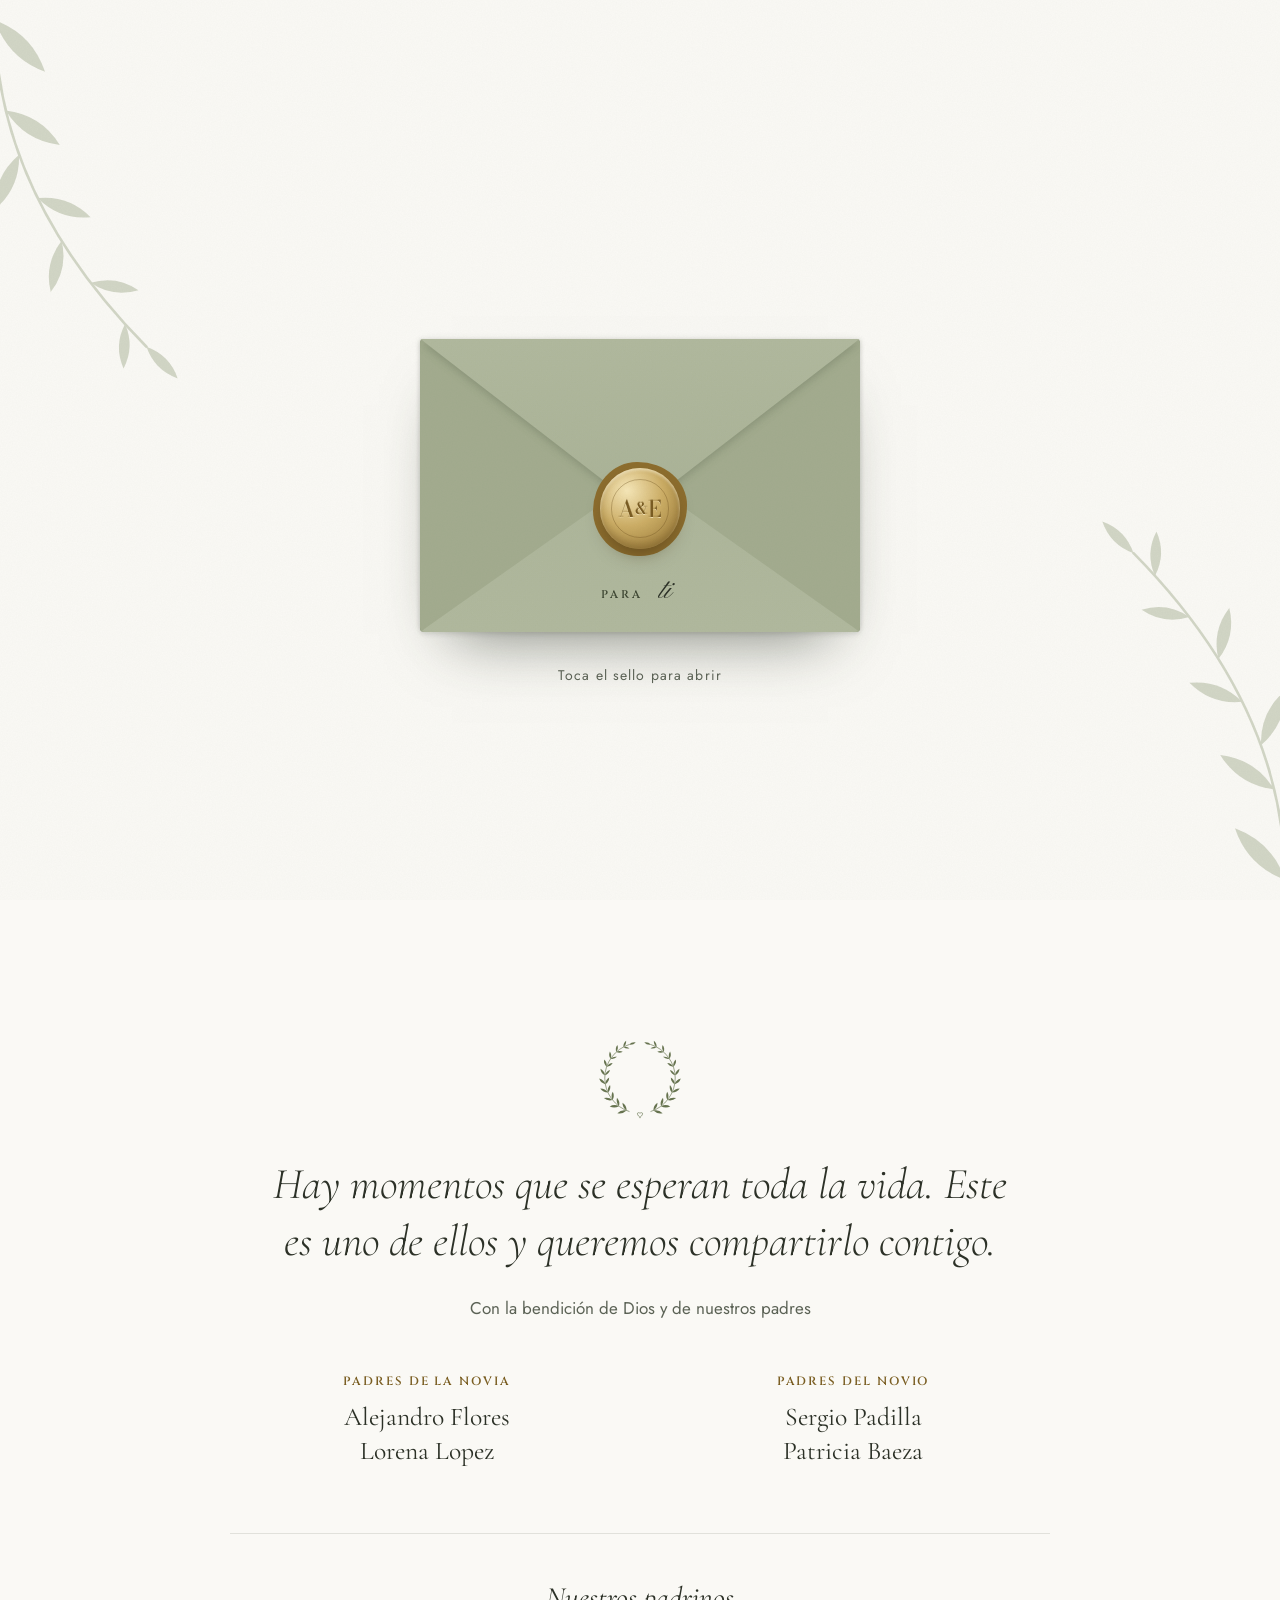
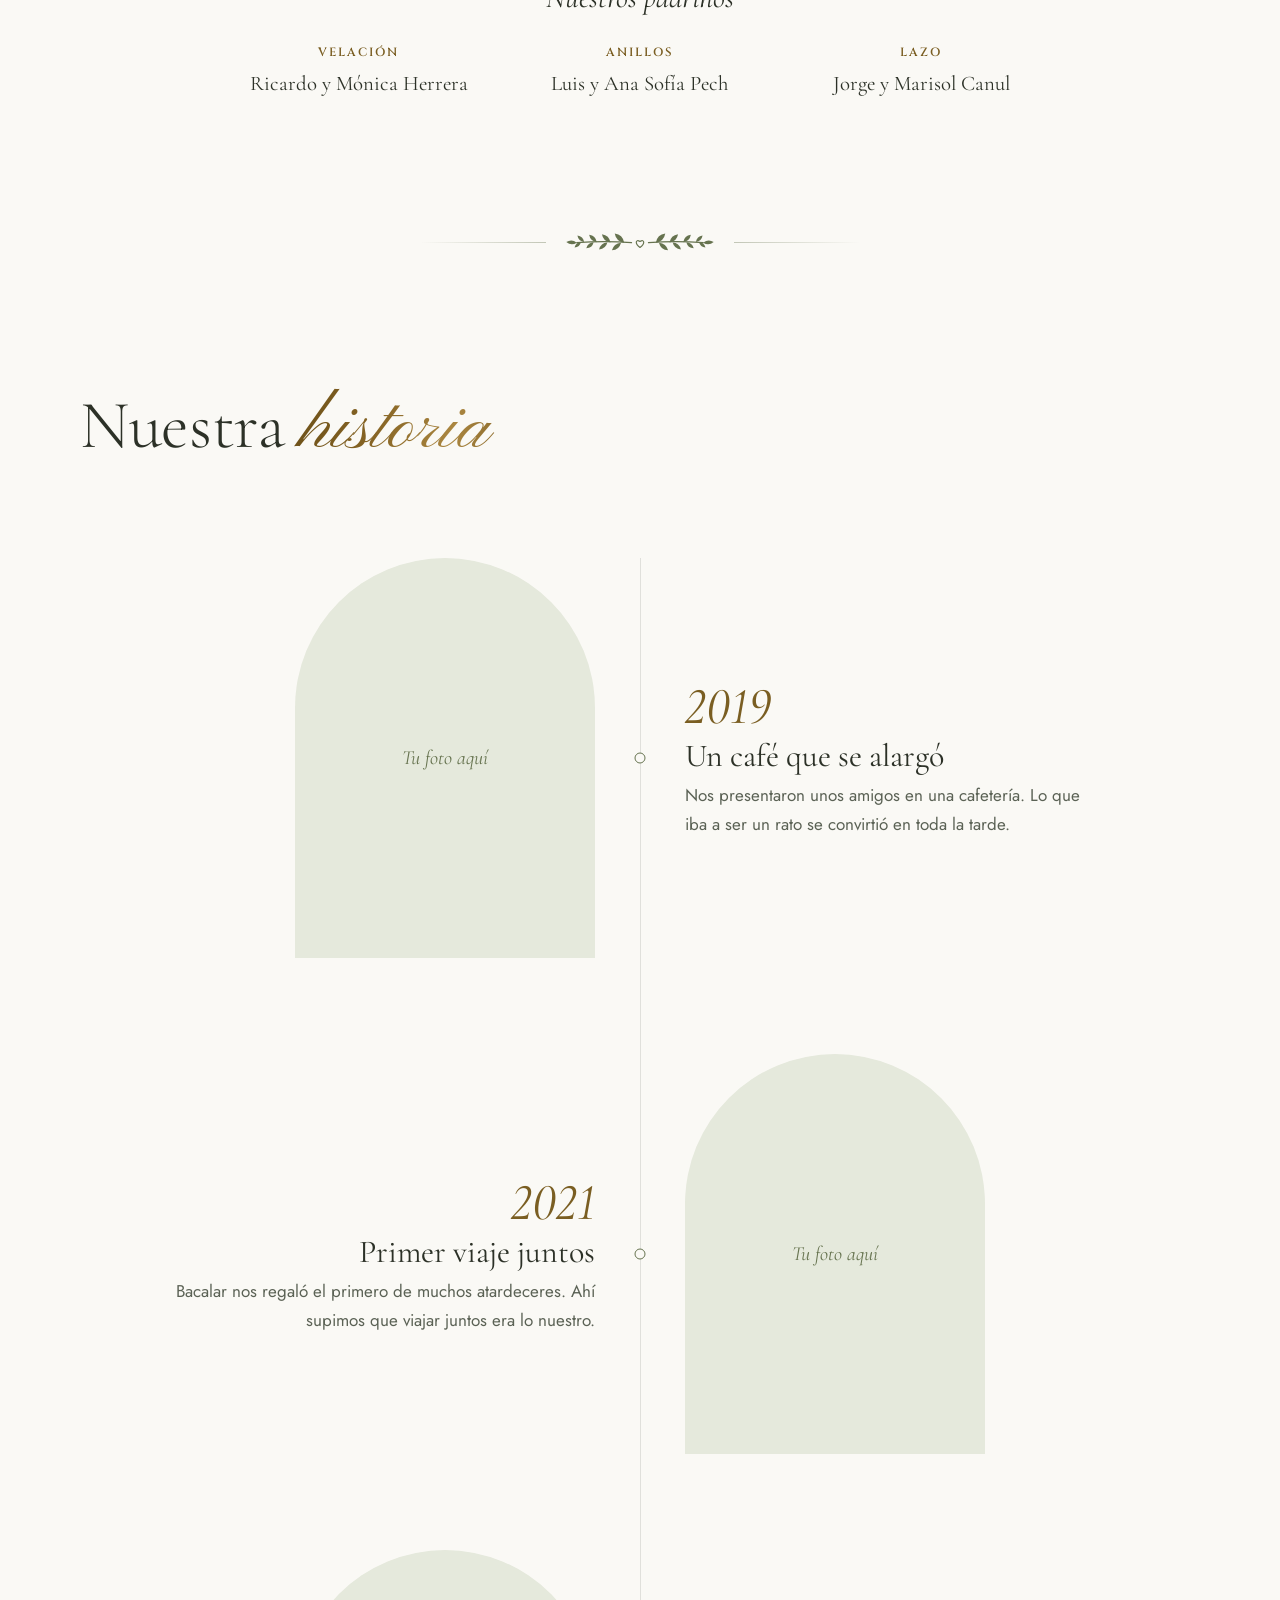
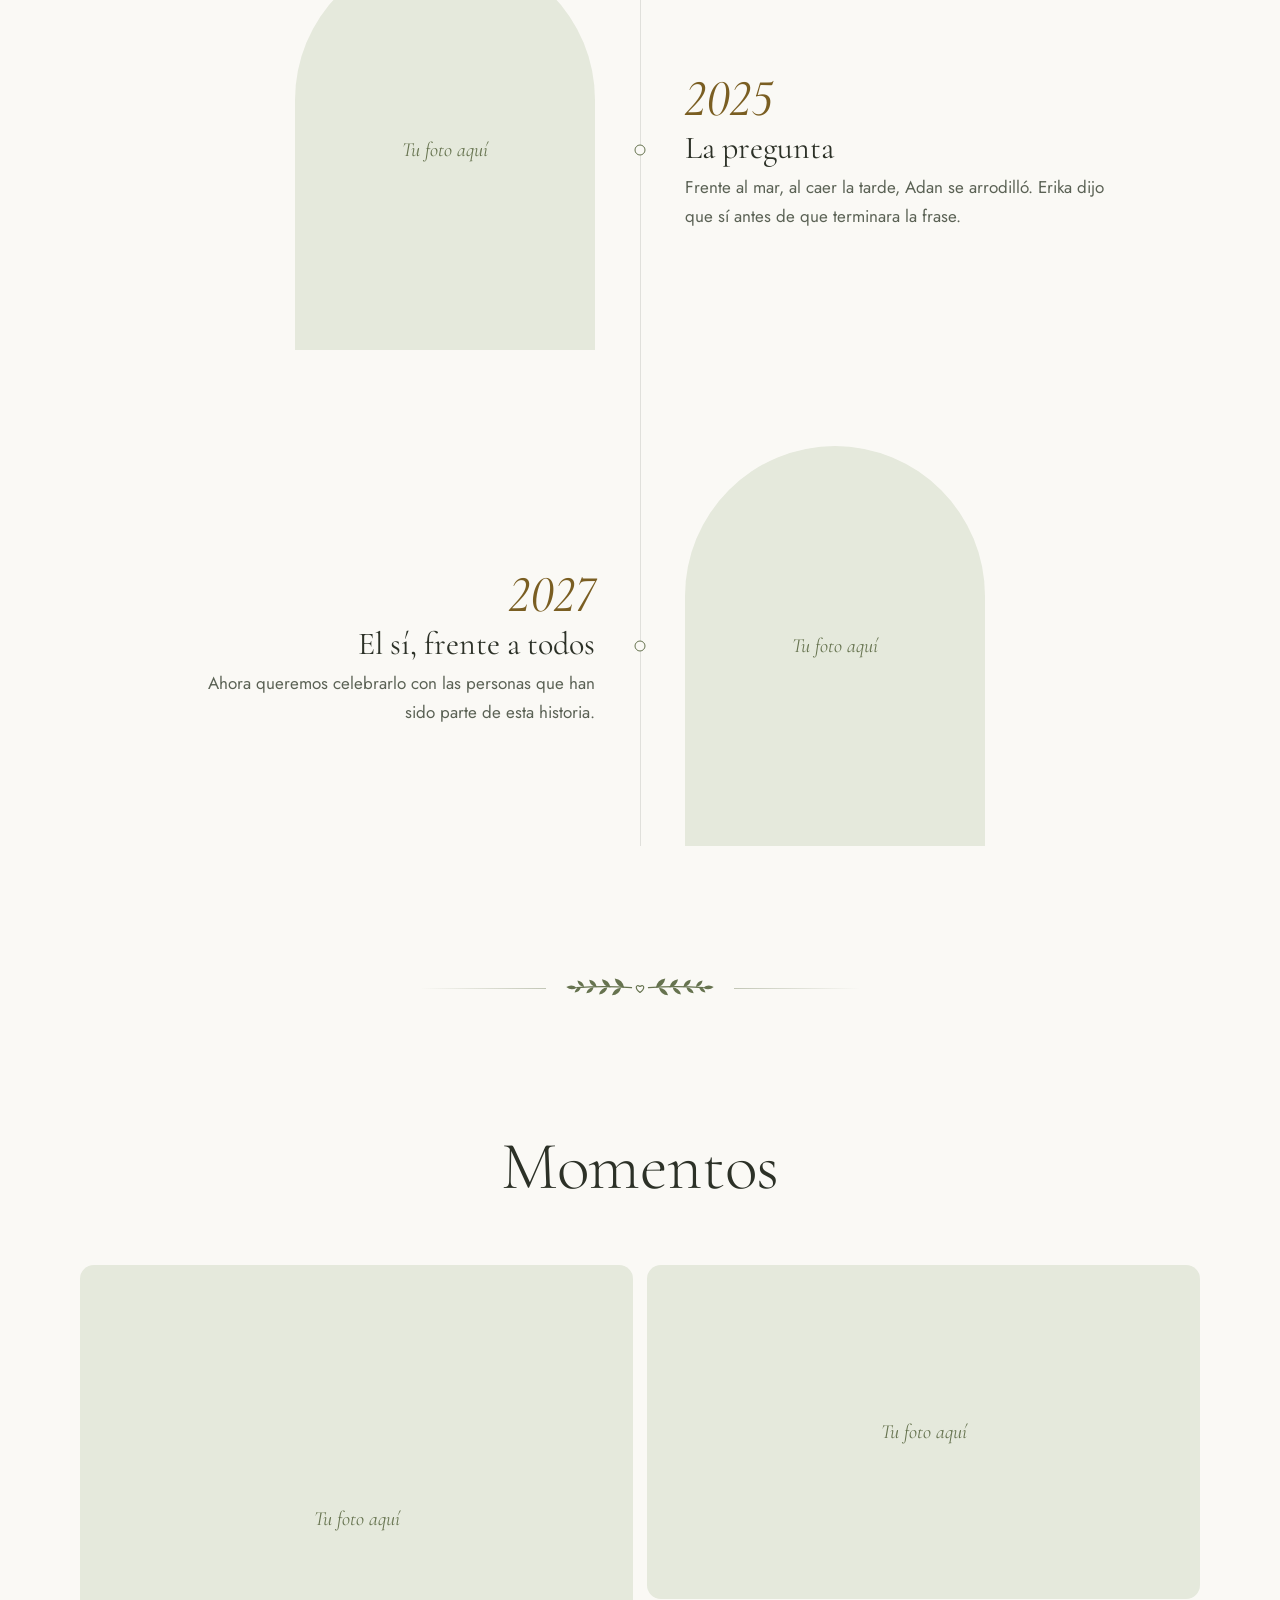
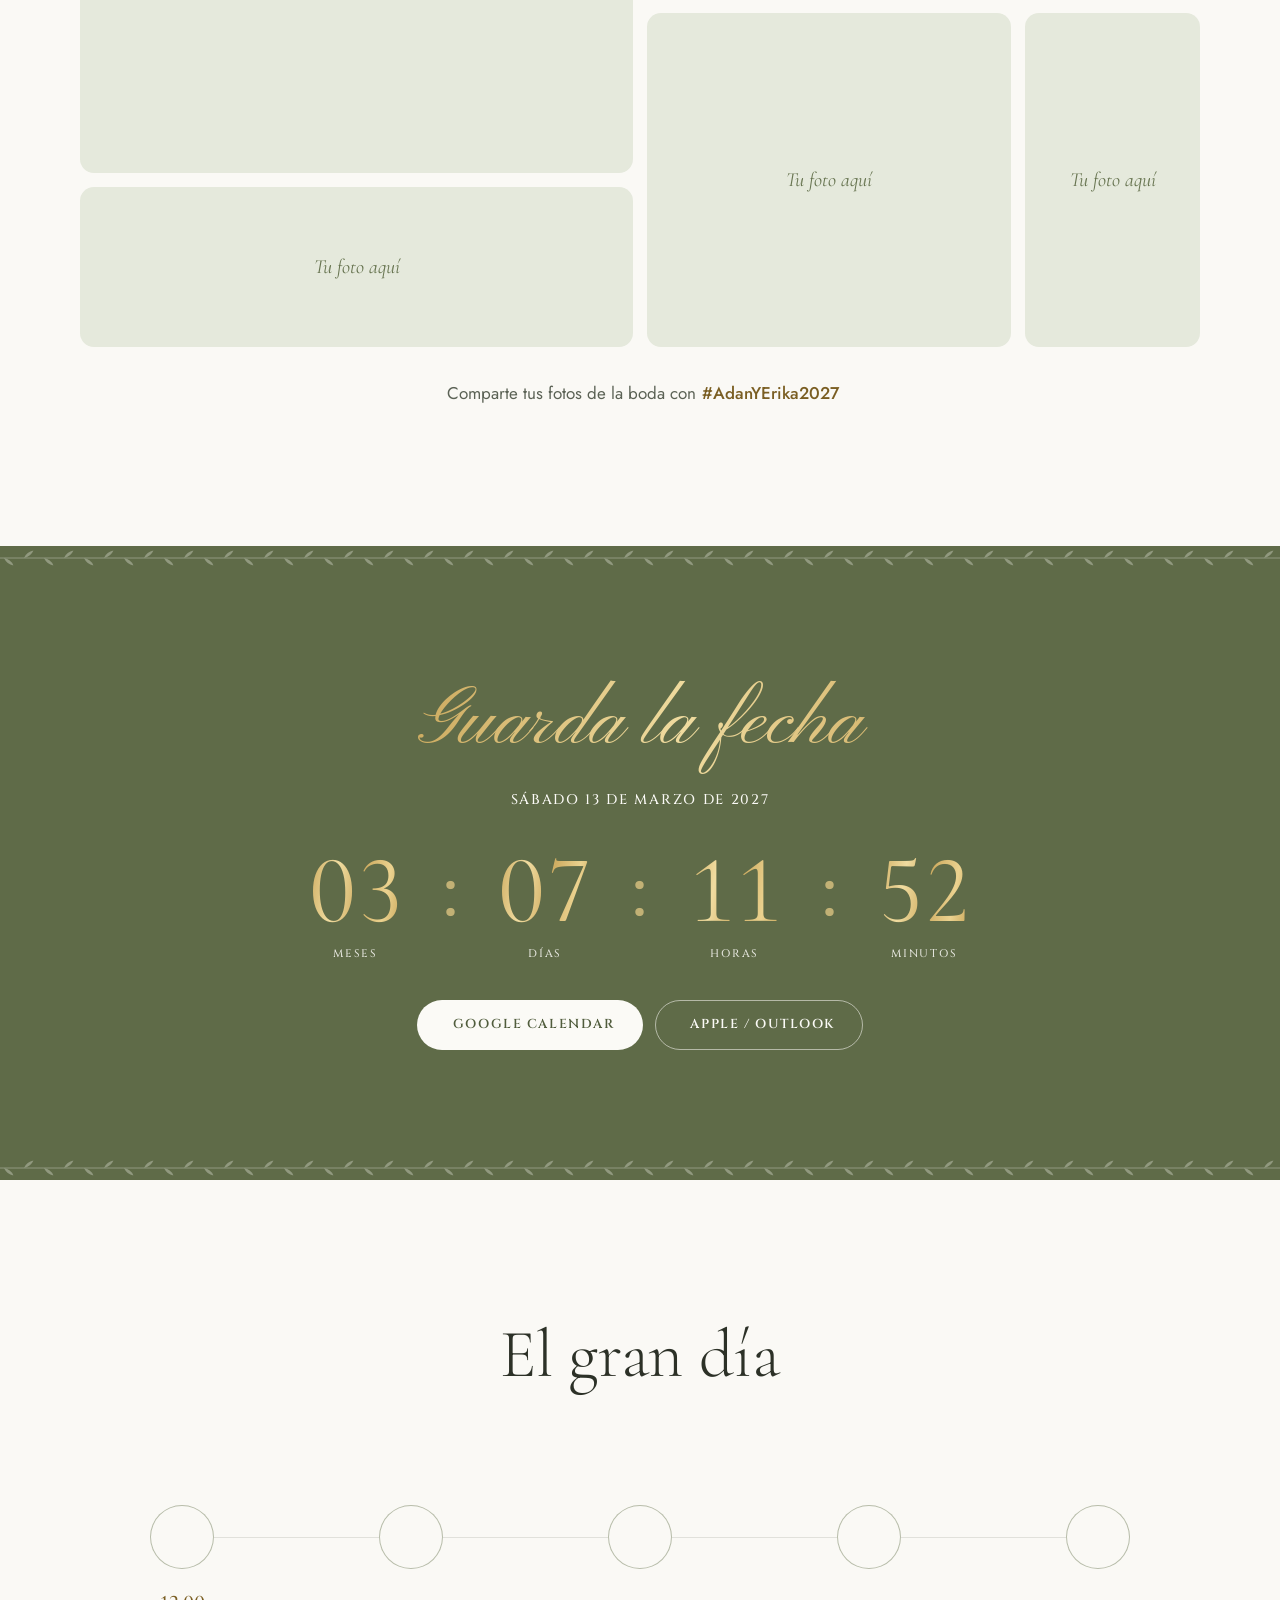
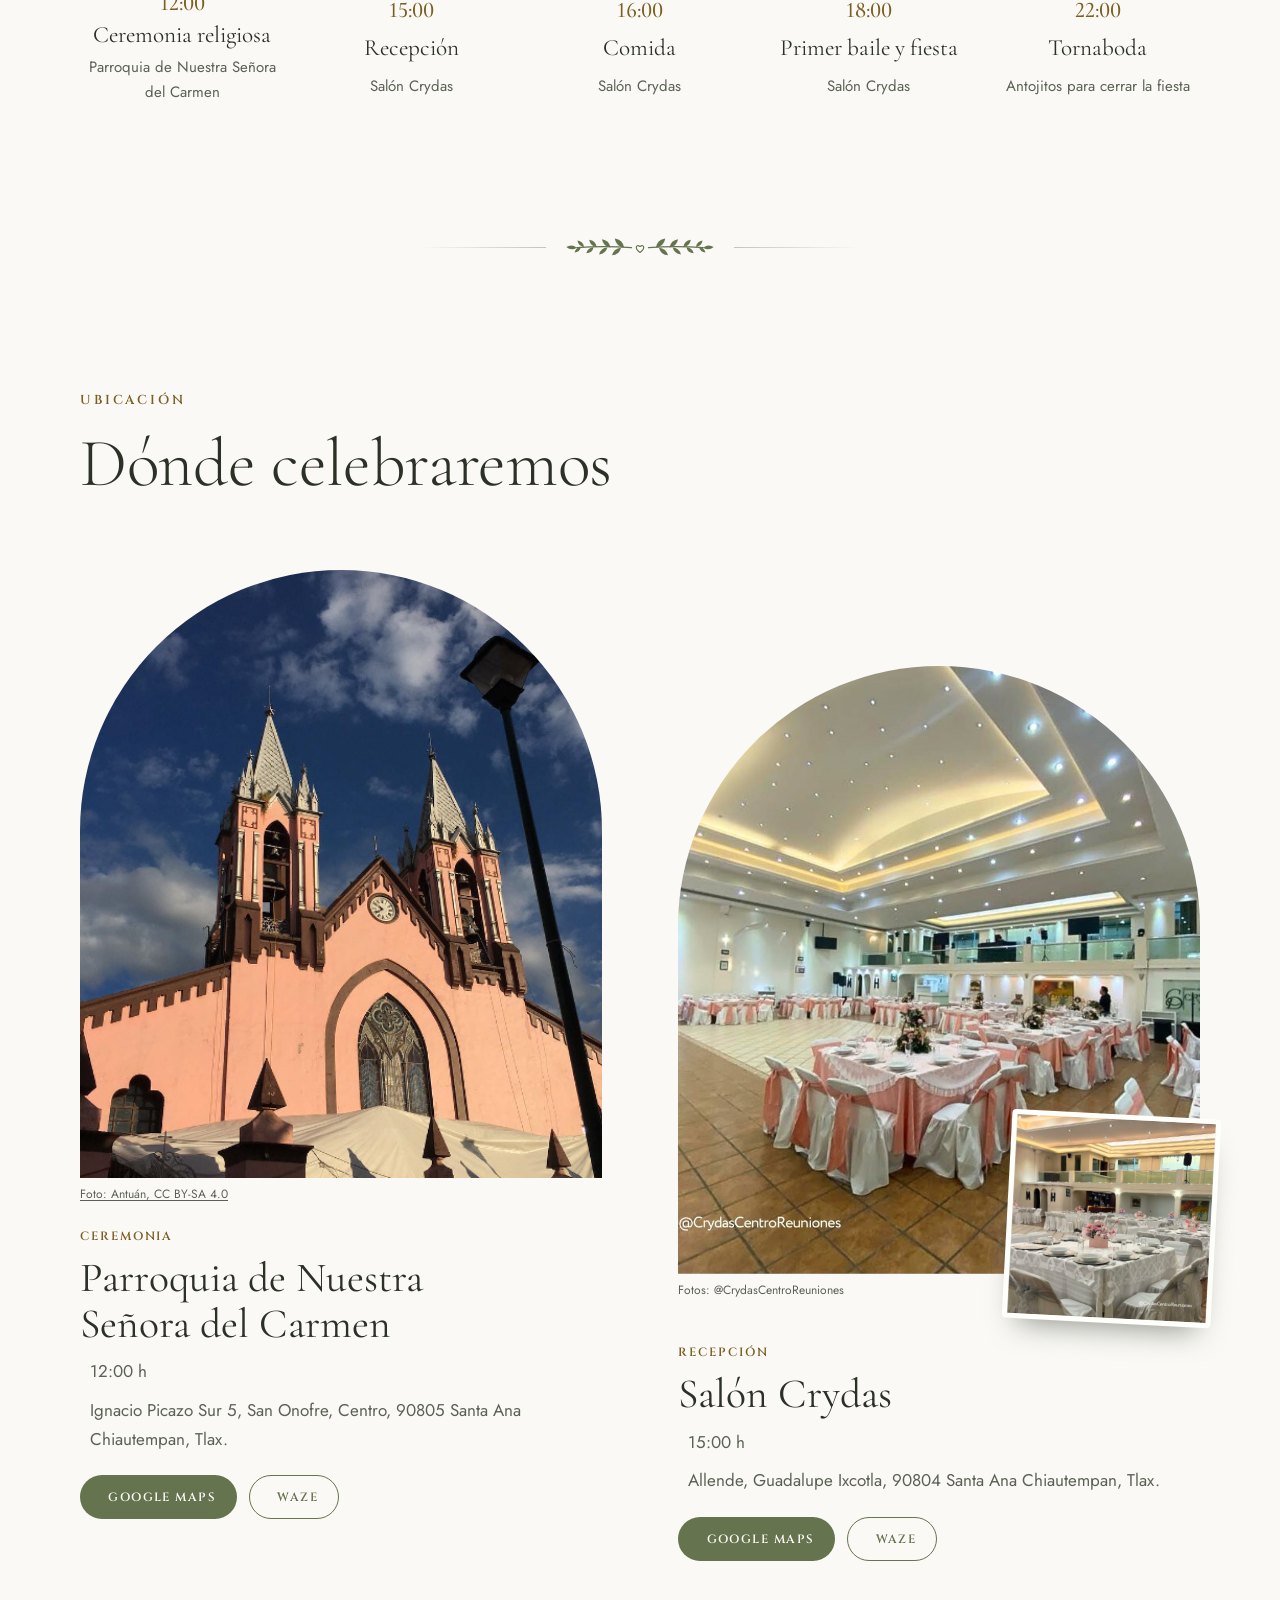
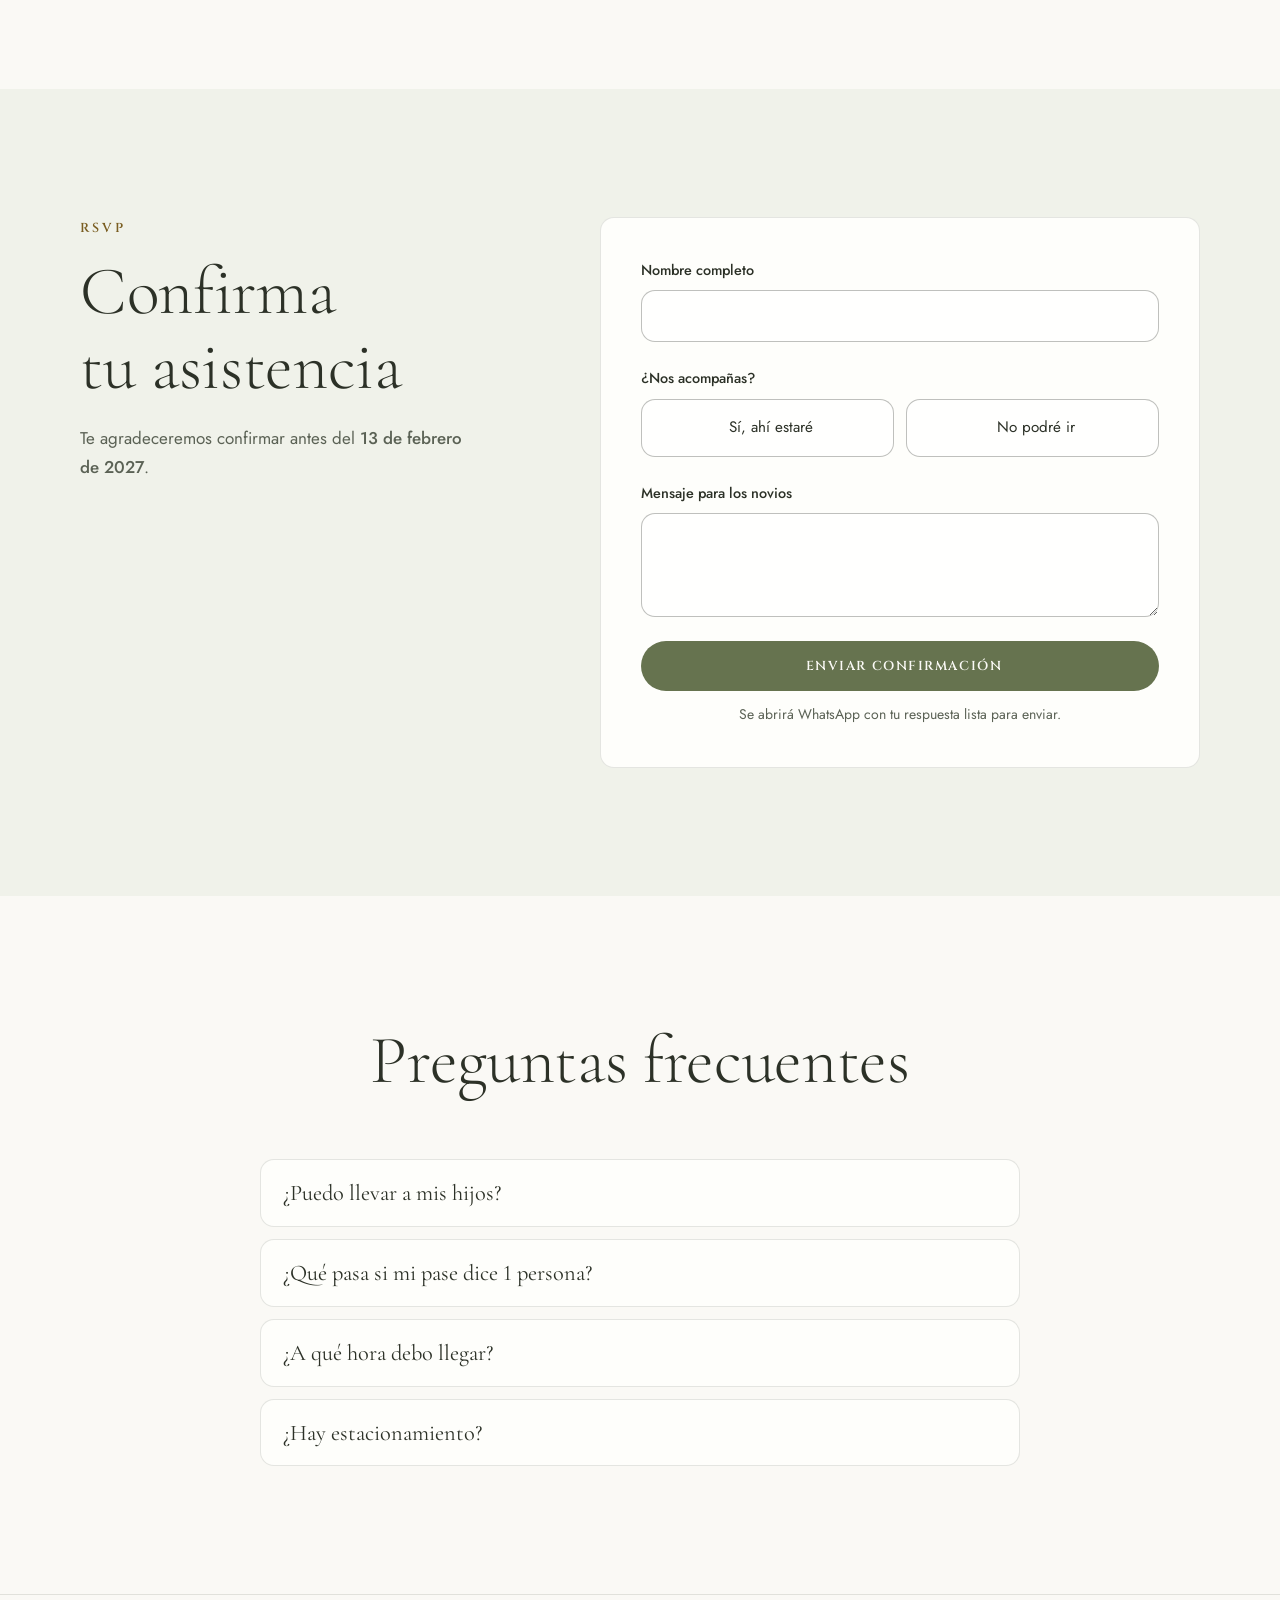
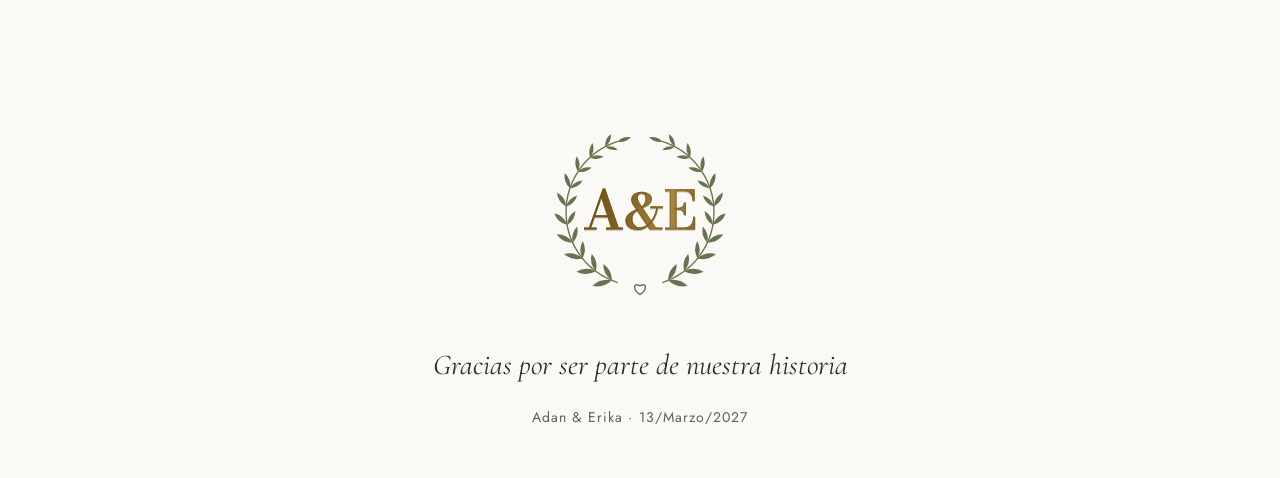
==== commit 360e2334: "Segundo Boceto" ====
--- a/index.html
+++ b/index.html
@@ -7,7 +7,7 @@
   <meta name="description" content="Nos casamos y queremos celebrarlo contigo. Consulta los detalles y confirma tu asistencia.">
   <!-- La invitación es privada: que no aparezca en buscadores. -->
   <meta name="robots" content="noindex, nofollow">
-  <meta name="theme-color" content="#ECE2CC">
+  <meta name="theme-color" content="#FAF9F5">
 
   <!-- Vista previa al compartir el enlace (WhatsApp, Facebook, iMessage).
        Estas apps no ejecutan JavaScript, por eso estos datos van escritos aquí.
@@ -144,7 +144,7 @@
         <p class="countdown__date" data-reveal data-text="fechaLarga"></p>
         <!-- Más de 30 días: meses, días, horas, minutos. 30 días o menos: días, horas, minutos, segundos. -->
         <div class="countdown__grid" data-countdown data-reveal>
-          <div class="unit"><span class="unit__num" data-num>0</span><span class="unit__label" data-label></span></div>
+          <div class="unit"><span class="unit__num" data-num>00</span><span class="unit__label" data-label></span></div>
           <div class="unit"><span class="unit__num" data-num>00</span><span class="unit__label" data-label></span></div>
           <div class="unit"><span class="unit__num" data-num>00</span><span class="unit__label" data-label></span></div>
           <div class="unit"><span class="unit__num" data-num>00</span><span class="unit__label" data-label></span></div>
--- a/css/styles.css
+++ b/css/styles.css
@@ -1,14 +1,15 @@
 /* =============================================================
    Invitación de boda · Estilos
    -------------------------------------------------------------
-   Paleta tomada de los pases impresos: papel kraft, dorado
-   metálico y verde olivo. Para cambiar colores edita solo las
+   Paleta: papel blanco de algodón, verde salvia, verde olivo y
+   sellos de cera dorados. Para cambiar colores edita solo las
    variables de :root.
 
    Reparto de colores:
-     - Dorado: letras especiales (monograma, letra manuscrita, fechas)
-     - Verde olivo: corona de laurel, botones e íconos
-     - Kraft: fondos
+     - Dorado: letras especiales (monograma, letra manuscrita, fechas) y sello
+     - Verde olivo: corona de laurel, botones, íconos y banda
+     - Verde salvia: sobre y hojas tenues de fondo
+     - Blanco cálido: fondos
 
    Reglas de forma (no mezclar):
      - Botones y controles pequeños: píldora (--r-pill)
@@ -26,47 +27,51 @@
   color-scheme: light;
 
   /* Papel */
-  --paper: #ECE2CC;
-  --paper-2: #E3D6BA;
-  --card: #F5EEDF;
-  --pass-paper: #EFE5CF;
-  --field-bg: #FAF6EC;
+  --paper: #FAF9F5;      /* blanco cálido, papel de algodón */
+  --paper-2: #F0F2EA;    /* blanco con un toque de salvia */
+  --card: #FEFEFB;
+  --pass-paper: #FDFCF8;
+  --field-bg: #FFFFFE;
 
   /* Texto */
-  --ink: #2F2B1E;
-  --ink-soft: #5E5741;
-
-  /* Verde olivo */
-  --olive: #5B6033;
-  --olive-strong: #454925;
-  --olive-tint: #DDD8B6;
-  --on-olive: #F5EEDF;
+  --ink: #2C3127;
+  --ink-soft: #5B6255;
+
+  /* Verde olivo (botones, íconos, corona) */
+  --olive: #66734F;
+  --olive-strong: #505C3C;
+  --olive-tint: #E5E9DC;
+  --on-olive: #FBFAF6;
+
+  /* Verde salvia (sobre y hojas tenues) */
+  --sage: #A3AC8F;
 
   /* Dorado */
-  --gold: #735517; /* dorado legible para textos pequeños */
-  --foil: linear-gradient(100deg, #74561A 0%, #A68134 20%, #D6B970 36%, #9C772B 52%, #C5A257 70%, #7A5B1C 100%);
+  --gold: #7A5E22; /* dorado legible para textos pequeños */
+  --foil: linear-gradient(100deg, #664B15 0%, #876525 22%, #AA8640 38%, #7C5D22 54%, #9A7833 72%, #6A4E17 100%);
   --foil-light: linear-gradient(100deg, #C9A659 0%, #F0DCA0 30%, #CFAD62 55%, #EBD28F 78%, #C29E50 100%);
 
   /* Banda verde (cuenta regresiva) */
-  --band: #5B6033;
-  --band-ink: #F5EEDF;
-
-  --line: rgb(47 43 30 / .14);
-  --field-line: rgb(47 43 30 / .34);
+  --band: #5F6B48;
+  --band-ink: #FBFAF6;
+
+  --line: rgb(44 49 39 / .12);
+  --field-line: rgb(44 49 39 / .3);
   --error: #9E2F1C;
 
-  /* Sobre */
-  --env: #D2BC93;
-  --env-light: #DCC8A2;
-  --env-dark: #BBA276;
-  --wax: #646A38;
-  --wax-dark: #3B3F1F;
-
-  /* Fotos en tono sepia */
-  --duo-ink: #3A3522;
-  --duo-paper: #F2E8D2;
-
-  --shadow: 0 24px 48px -28px rgb(70 52 18 / .45);
+  /* Sobre verde salvia con sello de cera dorado */
+  --env: #A3AC8F;
+  --env-light: #B1B99E;
+  --env-dark: #8D987A;
+  --env-ink: #3E4733;
+  --wax: #CDAE66;
+  --wax-dark: #8E6E2E;
+
+  /* Fotos en un tono verde olivo suave */
+  --duo-ink: #2F3529;
+  --duo-paper: #F4F4EE;
+
+  --shadow: 0 24px 48px -28px rgb(42 50 36 / .4);
 
   /* Patrones de hojas (se pintan con mask para poder cambiarles el color) */
   --leaf-mask: url("data:image/svg+xml,%3Csvg xmlns='http://www.w3.org/2000/svg' width='64' height='64' viewBox='0 0 64 64'%3E%3Cg fill='black'%3E%3Cpath d='M0 0Q8 -4.2 16 0Q8 4.2 0 0Z' transform='translate(6 14) rotate(-28)'/%3E%3Cpath d='M0 0Q8 -4.2 16 0Q8 4.2 0 0Z' transform='translate(40 10) rotate(52)'/%3E%3Cpath d='M0 0Q8 -4.2 16 0Q8 4.2 0 0Z' transform='translate(20 46) rotate(-118)'/%3E%3Cpath d='M0 0Q8 -4.2 16 0Q8 4.2 0 0Z' transform='translate(50 40) rotate(150)'/%3E%3C/g%3E%3C/svg%3E");
@@ -120,9 +125,9 @@
   inset: 0;
   z-index: 200;
   pointer-events: none;
-  opacity: .09;
+  opacity: .05;
   mix-blend-mode: multiply;
-  background-image: url("data:image/svg+xml,%3Csvg xmlns='http://www.w3.org/2000/svg' width='220' height='220'%3E%3Cfilter id='n'%3E%3CfeTurbulence type='fractalNoise' baseFrequency='.8' numOctaves='3' stitchTiles='stitch'/%3E%3CfeColorMatrix values='0 0 0 0 .45 0 0 0 0 .35 0 0 0 0 .2 0 0 0 1 0'/%3E%3C/filter%3E%3Crect width='100%25' height='100%25' filter='url(%23n)'/%3E%3C/svg%3E");
+  background-image: url("data:image/svg+xml,%3Csvg xmlns='http://www.w3.org/2000/svg' width='220' height='220'%3E%3Cfilter id='n'%3E%3CfeTurbulence type='fractalNoise' baseFrequency='.8' numOctaves='3' stitchTiles='stitch'/%3E%3CfeColorMatrix values='0 0 0 0 .3 0 0 0 0 .33 0 0 0 0 .27 0 0 0 1 0'/%3E%3C/filter%3E%3Crect width='100%25' height='100%25' filter='url(%23n)'/%3E%3C/svg%3E");
 }
 
 main { overflow-x: clip; }
@@ -210,6 +215,15 @@
   -webkit-text-fill-color: transparent;
 }
 .foil-light { background-image: var(--foil-light); }
+
+/* Monograma y fechas en Bodoni: se usa su versión de trazos finos más firmes
+   (tamaño óptico pequeño) y un contorno sutil, para que no se pierdan sobre blanco. */
+.wreath__mono,
+.envelope__date,
+.pass__date {
+  font-variation-settings: "opsz" 11;
+  -webkit-text-stroke: .018em rgb(110 80 26 / .55);
+}
 
 /* Relieve sutil, como el dorado estampado del papel. */
 .emboss,
@@ -310,8 +324,8 @@
   position: absolute;
   z-index: 0;
   width: clamp(150px, 32vw, 300px);
-  color: var(--olive);
-  opacity: .12;
+  color: var(--sage);
+  opacity: .42;
   pointer-events: none;
 }
 .sprig__svg { display: block; width: 100%; height: auto; }
@@ -382,7 +396,7 @@
   color: var(--olive);
 }
 
-/* Tono sepia: las sombras toman el café oscuro, las luces el papel. */
+/* Tono verde olivo suave: las sombras toman el verde carbón, las luces el papel. */
 .duotone .photo:not(.is-empty) { background: var(--duo-paper); }
 .duotone .photo:not(.is-empty) img {
   filter: grayscale(1) contrast(1.06) brightness(1.04);
@@ -429,7 +443,7 @@
 }
 html:not(.js) .intro { display: none; }
 .intro.is-leaving { opacity: 0; visibility: hidden; }
-.intro .sprig { opacity: .14; width: clamp(170px, 40vw, 340px); }
+.intro .sprig { opacity: .45; width: clamp(170px, 40vw, 340px); }
 
 .intro__hint {
   position: relative;
@@ -457,8 +471,8 @@
   border-radius: 4px;
   background: var(--env-dark);
   box-shadow:
-    0 34px 60px -32px rgb(70 52 18 / .6),
-    0 2px 6px rgb(70 52 18 / .12);
+    0 34px 60px -32px rgb(42 50 36 / .6),
+    0 2px 6px rgb(42 50 36 / .12);
 }
 
 .envelope__letter {
@@ -475,14 +489,14 @@
   padding-top: 5%;
   border-radius: 2px;
   background: var(--pass-paper);
-  box-shadow: 0 1px 3px rgb(70 52 18 / .16);
+  box-shadow: 0 1px 3px rgb(42 50 36 / .16);
   transition: transform 1.1s var(--ease-out) .5s;
 }
 .envelope__script { font-size: clamp(1.35rem, 5.6vw, 2rem); }
 .envelope__wreath { width: 30%; }
 .envelope__date {
   font-family: var(--font-didone);
-  font-weight: 600;
+  font-weight: 500;
   font-size: clamp(.85rem, 3.4vw, 1.1rem);
   font-variant-numeric: lining-nums;
 }
@@ -492,7 +506,7 @@
   inset: 0;
   z-index: 3;
   pointer-events: none;
-  filter: drop-shadow(0 -1px 2px rgb(70 52 18 / .14));
+  filter: drop-shadow(0 -1px 2px rgb(42 50 36 / .14));
 }
 .pocket { position: absolute; inset: 0; border-radius: 4px; }
 .pocket--l { background: var(--env); clip-path: polygon(0 0, 51% 55%, 0 100%); }
@@ -523,7 +537,7 @@
   letter-spacing: .26em;
   line-height: 1.2;
   text-transform: uppercase;
-  color: var(--gold);
+  color: var(--env-ink);
 }
 .envelope__guest {
   display: block;
@@ -535,7 +549,7 @@
   font-family: var(--font-script);
   font-size: clamp(1.25rem, 5.6vw, 1.85rem);
   line-height: 1.25;
-  color: #3B3322;
+  color: var(--ink);
 }
 
 .envelope__flap {
@@ -556,7 +570,7 @@
   backface-visibility: hidden;
   -webkit-backface-visibility: hidden;
 }
-.flap--out { filter: drop-shadow(0 3px 4px rgb(70 52 18 / .2)); }
+.flap--out { filter: drop-shadow(0 3px 4px rgb(42 50 36 / .2)); }
 .flap--out > span {
   position: absolute;
   inset: 0;
@@ -578,7 +592,7 @@
 .envelope.is-open .envelope__flap { transform: rotateX(180deg); z-index: 1; }
 .envelope.is-open .envelope__letter { transform: translateY(-58%); }
 
-/* Sello de cera verde olivo con monograma dorado */
+/* Sello de cera dorado con el monograma grabado */
 .seal {
   position: absolute;
   left: 50%;
@@ -609,11 +623,11 @@
   inset: 2%;
   z-index: -1;
   border-radius: 50%;
-  background: radial-gradient(circle at 34% 28%, color-mix(in srgb, var(--wax) 60%, #E8E2B8) 0, var(--wax) 42%, var(--wax-dark) 100%);
+  background: radial-gradient(circle at 34% 28%, #F6E7B8 0, var(--wax) 45%, var(--wax-dark) 100%);
   box-shadow:
-    inset 0 2px 3px rgb(255 255 240 / .22),
-    inset 0 -4px 8px rgb(0 0 0 / .3),
-    0 10px 18px -6px rgb(40 35 10 / .6);
+    inset 0 2px 3px rgb(255 250 225 / .55),
+    inset 0 -4px 8px rgb(90 64 20 / .35),
+    0 10px 18px -6px rgb(60 45 15 / .5);
 }
 .seal__mono {
   position: absolute;
@@ -621,17 +635,14 @@
   display: flex;
   align-items: center;
   justify-content: center;
-  border: 1px solid rgb(232 205 140 / .55);
+  border: 1px solid rgb(110 82 30 / .35);
   border-radius: 50%;
   font-family: var(--font-didone);
   font-weight: 500;
   font-size: clamp(1.05rem, 4.2vw, 1.4rem);
   line-height: 1;
-  background-image: var(--foil-light);
-  -webkit-background-clip: text;
-  background-clip: text;
-  color: transparent;
-  -webkit-text-fill-color: transparent;
+  color: #7A5C22;
+  text-shadow: 0 1px 0 rgb(255 244 210 / .65), 0 -1px 0 rgb(90 62 14 / .35);
 }
 .seal:focus-visible { outline: 2px solid var(--olive); outline-offset: 8px; }
 .envelope.is-open .seal { animation: none; scale: .3; opacity: 0; }
@@ -801,17 +812,35 @@
   opacity: .9;
 }
 .countdown__grid {
+  --cd-gap: clamp(.5rem, 3vw, 3rem);
+  --cd-num: clamp(2.6rem, 11vw, 6rem);
   display: grid;
   grid-template-columns: repeat(4, minmax(0, 1fr));
-  gap: clamp(.5rem, 3vw, 3rem);
+  gap: var(--cd-gap);
   width: min(100%, 720px);
   margin-top: .5rem;
 }
-.unit { display: grid; justify-items: center; gap: .35rem; }
+.unit { position: relative; display: grid; justify-items: center; gap: .35rem; }
+/* Dos puntos entre los números: 00 : 00 : 00 : 00 */
+.unit:not(:last-child)::after {
+  content: ":";
+  content: ":" / "";
+  position: absolute;
+  top: 0;
+  right: calc(var(--cd-gap) / -2);
+  translate: 50% -.06em;
+  font-family: var(--font-display);
+  font-weight: 400;
+  font-size: var(--cd-num);
+  line-height: 1;
+  color: #E3C985;
+  opacity: .75;
+  pointer-events: none;
+}
 .unit__num {
   font-family: var(--font-display);
   font-weight: 400;
-  font-size: clamp(2.6rem, 11vw, 6rem);
+  font-size: var(--cd-num);
   line-height: 1;
   font-variant-numeric: lining-nums tabular-nums;
   background-image: var(--foil-light);
@@ -1004,7 +1033,7 @@
   aspect-ratio: 1;
   border: 5px solid var(--card);
   border-radius: 4px;
-  box-shadow: 0 18px 30px -16px rgb(70 52 18 / .55);
+  box-shadow: 0 18px 30px -16px rgb(42 50 36 / .55);
   rotate: 3deg;
 }
 .venue__media.has-inset { margin-bottom: 1.25rem; }
@@ -1153,15 +1182,15 @@
   border-radius: 3px;
   background: var(--pass-paper);
   box-shadow:
-    0 22px 44px -26px rgb(70 52 18 / .55),
-    0 2px 4px rgb(70 52 18 / .12);
+    0 22px 44px -26px rgb(42 50 36 / .55),
+    0 2px 4px rgb(42 50 36 / .12);
   text-align: center;
   backface-visibility: hidden;
   -webkit-backface-visibility: hidden;
 }
 .pass__face > :not(.sprig, .pass__stamp) { position: relative; z-index: 1; }
 .pass__face--back { transform: rotateY(180deg); gap: 1rem; }
-.pass__face .sprig { position: absolute; z-index: 0; width: 70%; opacity: .14; }
+.pass__face .sprig { position: absolute; z-index: 0; width: 70%; opacity: .35; }
 .sprig--pass-a { left: -18%; bottom: -14%; }
 .sprig--pass-b { right: -18%; top: -14%; rotate: 180deg; }
 .pass__script { font-size: clamp(2.1rem, 9vw, 2.6rem); }
@@ -1169,7 +1198,7 @@
 .pass__wreath--sm { width: 30%; }
 .pass__date {
   font-family: var(--font-didone);
-  font-weight: 600;
+  font-weight: 500;
   font-size: 1.55rem;
   font-variant-numeric: lining-nums;
 }
@@ -1424,7 +1453,7 @@
   background: color-mix(in srgb, var(--card) 92%, transparent);
   -webkit-backdrop-filter: blur(10px);
   backdrop-filter: blur(10px);
-  box-shadow: 0 14px 34px -16px rgb(70 52 18 / .55);
+  box-shadow: 0 14px 34px -16px rgb(42 50 36 / .55);
   opacity: 0;
   visibility: hidden;
   translate: -50% 140%;
